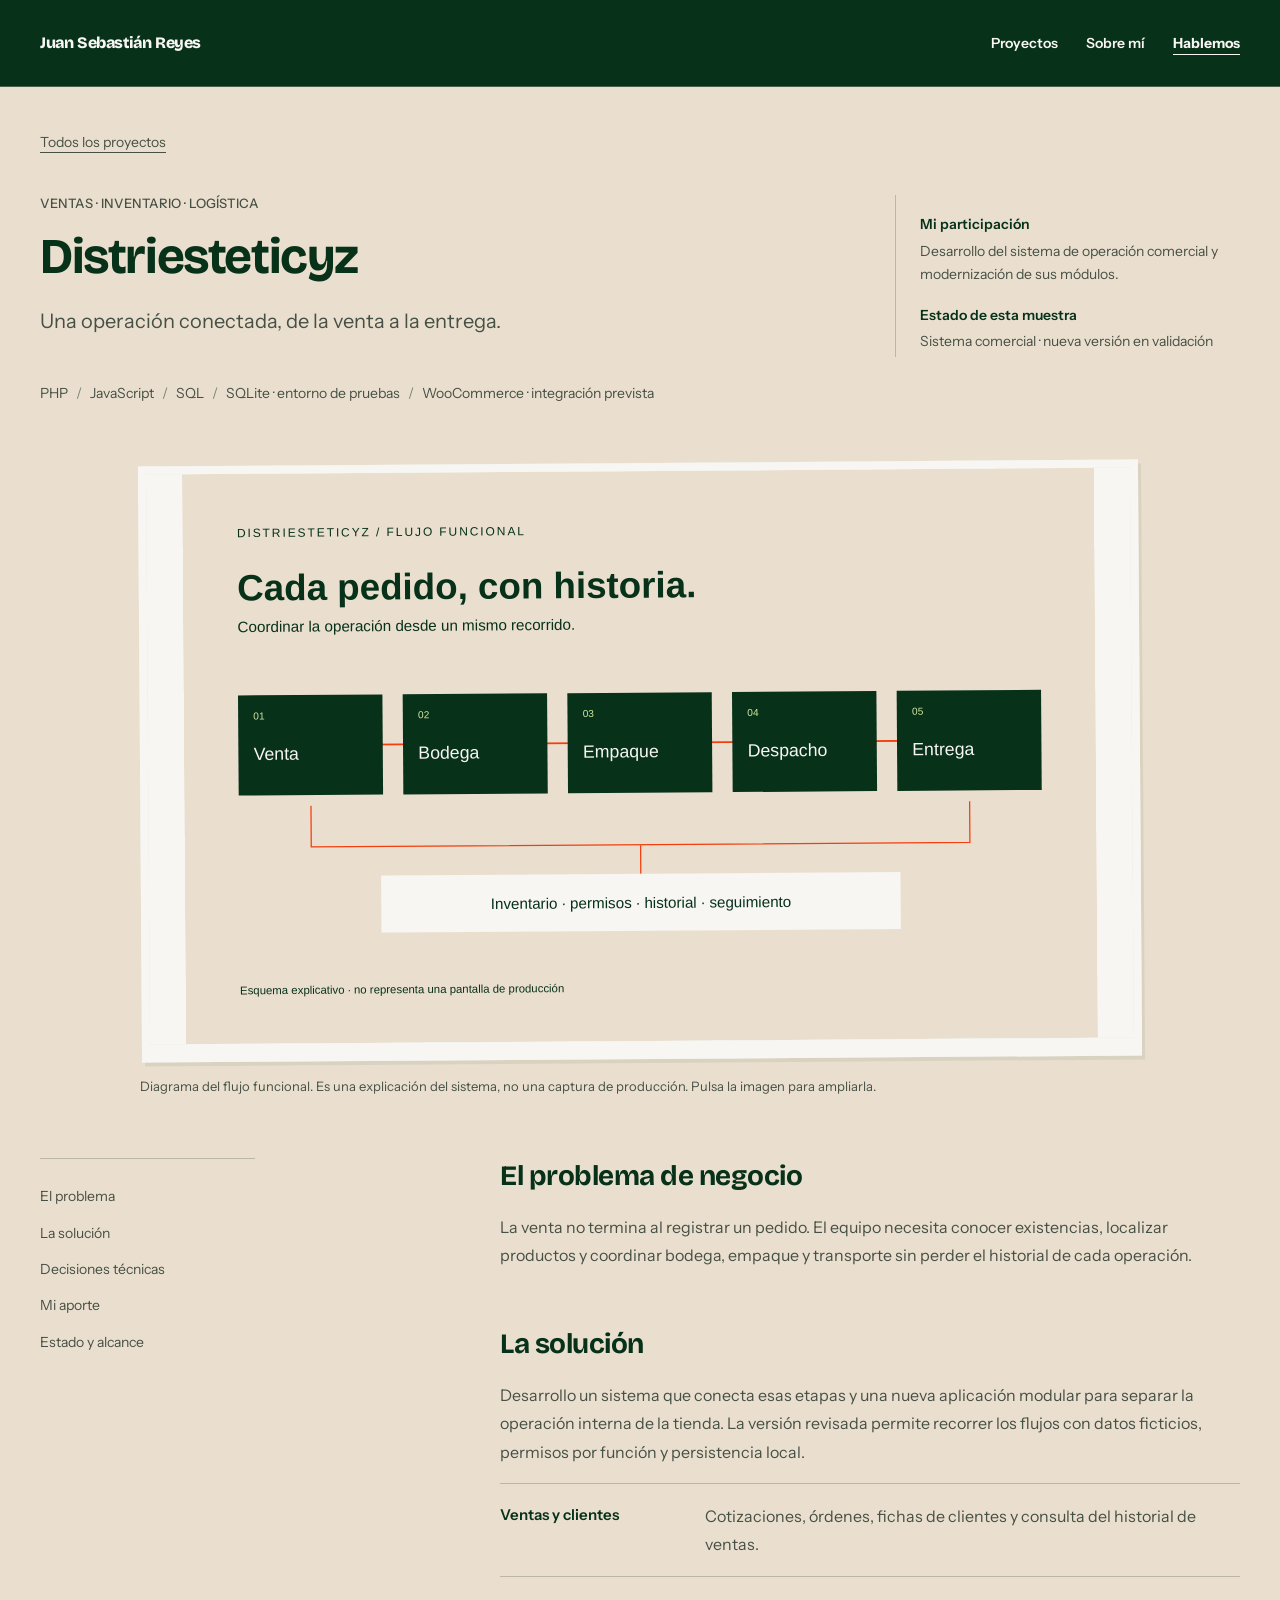
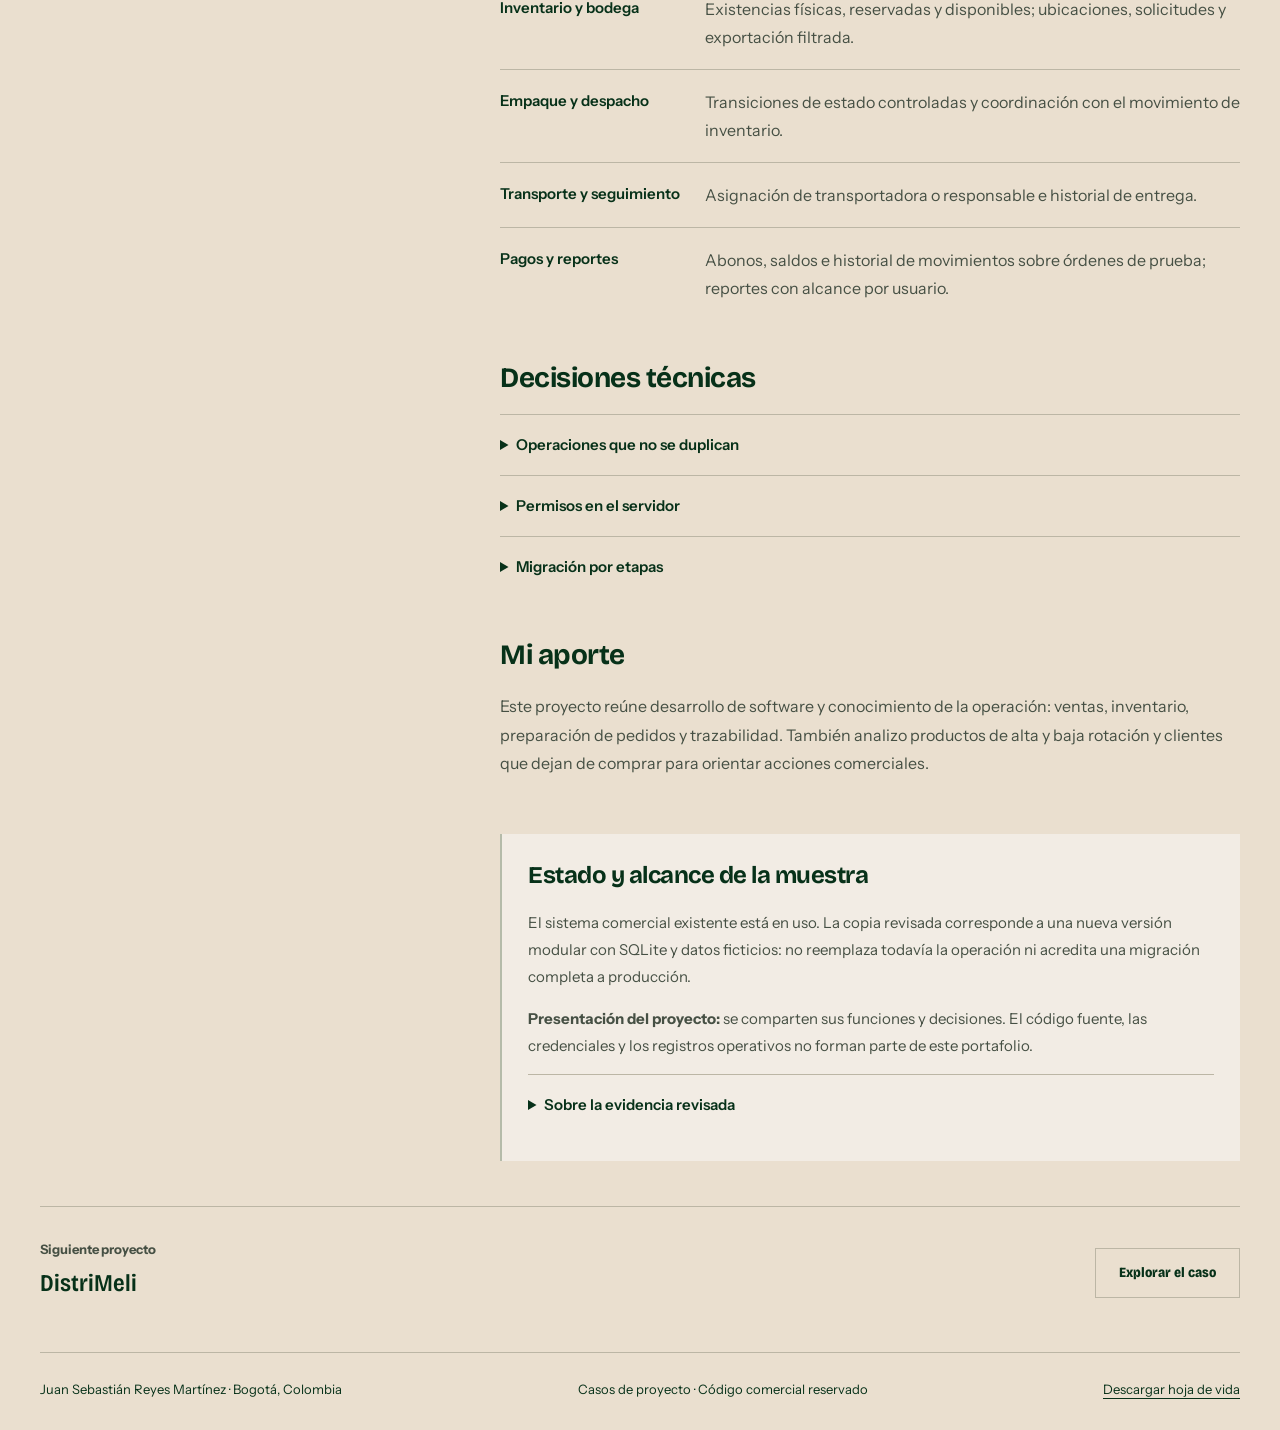
==== distriesteticyz.html @ 17f19066 "Simplificar proyectos, perfil y fichas Sustituir el eslogan por Desarrollo web e integración de APIs" ====
<!doctype html><html lang="es"><head><meta charset="utf-8"><meta name="viewport" content="width=device-width, initial-scale=1"><title>Distriesteticyz | Juan Sebastián Reyes</title><meta name="description" content="Sistema de gestión comercial que reúne pedidos, inventario, bodega, empaque y seguimiento de entregas."><meta name="theme-color" content="#073119"><link rel="icon" href="favicon.svg" type="image/svg+xml"><link rel="stylesheet" href="style.css?v=editorial-3"><script src="gallery.js" defer></script></head><body><a class="skip" href="#main">Saltar al contenido</a><header class="nav"><div class="wrap nav-inner"><a class="brand" href="index.html">Juan Sebastián Reyes<span> / Desarrollo</span></a><nav class="nav-links" aria-label="Navegación principal"><a href="index.html#proyectos">Proyectos</a><a class="nav-about" href="index.html#sobre-mi">Sobre mí</a><a class="nav-contact" href="mailto:jreyesmaun@gmail.com">Hablemos</a></nav></div></header><main id="main" class="wrap"><div class="case-top"><a class="back" href="index.html#proyectos">Todos los proyectos</a><div class="case-title"><div><div class="eyebrow">VENTAS · INVENTARIO · LOGÍSTICA</div><h1>Distriesteticyz</h1><p class="lead">Una operación conectada, de la venta a la entrega.</p></div><div class="case-meta"><div><strong>Mi participación</strong><p>Desarrollo del sistema de operación comercial y modernización de sus módulos.</p></div><div><strong>Estado de esta muestra</strong><p>Sistema comercial · nueva versión en validación</p></div></div></div><div class="tags"><span class="tag">PHP</span><span class="tag">JavaScript</span><span class="tag">SQL</span><span class="tag">SQLite · entorno de pruebas</span><span class="tag">WooCommerce · integración prevista</span></div></div><figure class="case-media"><button class="image-open" type="button" data-enlarge="flujo-dyz.svg" aria-label="Ampliar imagen del proyecto"><img src="flujo-dyz.svg" alt="Diagrama explicativo: venta, bodega, empaque, despacho y entrega, con inventario e historial compartidos." width="1440" height="900"></button><figcaption>Diagrama del flujo funcional. Es una explicación del sistema, no una captura de producción. Pulsa la imagen para ampliarla.</figcaption></figure><div class="case-body"><nav class="case-index" aria-label="Contenido del caso"><a href="#problema">El problema</a><a href="#solucion">La solución</a><a href="#decisiones">Decisiones técnicas</a><a href="#valor">Mi aporte</a><a href="#alcance">Estado y alcance</a></nav><div class="case-content"><section id="problema"><h2>El problema de negocio</h2><p>La venta no termina al registrar un pedido. El equipo necesita conocer existencias, localizar productos y coordinar bodega, empaque y transporte sin perder el historial de cada operación.</p></section><section id="solucion"><h2>La solución</h2><p>Desarrollo un sistema que conecta esas etapas y una nueva aplicación modular para separar la operación interna de la tienda. La versión revisada permite recorrer los flujos con datos ficticios, permisos por función y persistencia local.</p><ul class="feature-list"><li><strong>Ventas y clientes</strong><span>Cotizaciones, órdenes, fichas de clientes y consulta del historial de ventas.</span></li><li><strong>Inventario y bodega</strong><span>Existencias físicas, reservadas y disponibles; ubicaciones, solicitudes y exportación filtrada.</span></li><li><strong>Empaque y despacho</strong><span>Transiciones de estado controladas y coordinación con el movimiento de inventario.</span></li><li><strong>Transporte y seguimiento</strong><span>Asignación de transportadora o responsable e historial de entrega.</span></li><li><strong>Pagos y reportes</strong><span>Abonos, saldos e historial de movimientos sobre órdenes de prueba; reportes con alcance por usuario.</span></li></ul></section><section id="decisiones"><h2>Decisiones técnicas</h2><details><summary>Operaciones que no se duplican</summary><p>Las escrituras usan referencias de operación y comprobaciones de versión para tratar reintentos y cambios simultáneos.</p></details><details><summary>Permisos en el servidor</summary><p>Cada acción comprueba capacidades y acceso al registro; ocultar un botón no sustituye la autorización.</p></details><details><summary>Migración por etapas</summary><p>La aplicación nueva conserva separados los datos ficticios y las integraciones comerciales. La tienda WooCommerce continúa como sistema externo.</p></details></section><section id="valor"><h2>Mi aporte</h2><p>Este proyecto reúne desarrollo de software y conocimiento de la operación: ventas, inventario, preparación de pedidos y trazabilidad. También analizo productos de alta y baja rotación y clientes que dejan de comprar para orientar acciones comerciales.</p></section><section class="scope-box" id="alcance"><h2>Estado y alcance de la muestra</h2><p>El sistema comercial existente está en uso. La copia revisada corresponde a una nueva versión modular con SQLite y datos ficticios: no reemplaza todavía la operación ni acredita una migración completa a producción.</p><p><strong>Presentación del proyecto:</strong> se comparten sus funciones y decisiones. El código fuente, las credenciales y los registros operativos no forman parte de este portafolio.</p><details><summary>Sobre la evidencia revisada</summary><p>Revisión de los módulos de ventas, inventario y transporte, políticas de acceso y documentación de transición. El repositorio incluye pruebas locales; esta ficha no representa una auditoría ni una nueva ejecución de toda la suite.</p></details></section></div></div><div class="next-case"><div><div class="eyebrow">Siguiente proyecto</div><h2>DistriMeli</h2></div><a class="button secondary" href="distrimeli.html">Explorar el caso</a></div></main><dialog class="gallery-dialog" aria-label="Imagen ampliada"><button class="close-dialog" type="button">Cerrar ✕</button><img alt=""></dialog><footer class="wrap footer"><span>Juan Sebastián Reyes Martínez · Bogotá, Colombia</span><span>Casos de proyecto · Código comercial reservado</span><a href="Juan-Sebastian-Reyes-CV.pdf" download>Descargar hoja de vida</a></footer></body></html>
---- style.css ----
:root{--paper:#f6f5ef;--ink:#183a2e;--muted:#59655f;--line:#d7ddd4;--lime:#d9eea6;--orange:#be4b29;--white:#fffef9;--radius:16px}*{box-sizing:border-box}html{scroll-behavior:smooth;scroll-padding-top:90px}body{margin:0;background:var(--paper);color:var(--ink);font-family:Arial,Helvetica,sans-serif;line-height:1.6}a{color:inherit}button{font:inherit}img{display:block;max-width:100%;height:auto}button,a{-webkit-tap-highlight-color:transparent}a:focus-visible,button:focus-visible,summary:focus-visible{outline:3px solid var(--orange);outline-offset:5px}::selection{background:var(--lime)}.wrap{width:min(1180px,calc(100% - 64px));margin:auto}.skip{position:absolute;top:-80px;background:var(--ink);color:white;padding:12px;z-index:9}.skip:focus{top:8px}.nav{border-bottom:1px solid var(--line);background:var(--paper)}.nav-inner{min-height:88px;display:flex;justify-content:space-between;align-items:center;gap:24px}.brand{text-decoration:none;font-size:17px;font-weight:700;letter-spacing:-.4px}.brand span{font-weight:400;color:var(--muted)}.nav-links{display:flex;gap:28px;align-items:center;font-size:14px}.nav-links a{text-decoration:none}.nav-links a:hover{text-decoration:underline}.nav-contact{border:1px solid var(--ink);padding:9px 16px;border-radius:100px}.eyebrow{font-size:12px;font-weight:700;letter-spacing:1.5px;text-transform:uppercase;color:var(--muted)}.hero{padding:84px 0 64px;display:grid;grid-template-columns:1.55fr .7fr;gap:60px;align-items:end}.hero h1{font-family:Georgia,'Times New Roman',serif;font-weight:400;font-size:clamp(46px,5.5vw,76px);line-height:1.07;letter-spacing:-2.6px;margin:22px 0 28px}.hero h1 em{font-style:italic;color:var(--orange)}.intro{font-size:18px;line-height:1.7;max-width:650px;color:var(--muted)}.hero-side{border-top:2px solid var(--ink);padding:25px 0 0;margin-bottom:10px}.hero-side p{font-size:15px;margin:8px 0 22px}.status{display:flex;align-items:center;gap:8px;font-size:12px;color:var(--muted)}.dot{width:7px;height:7px;background:#367b4e;border-radius:50%;flex-shrink:0}.actions{display:flex;flex-wrap:wrap;gap:14px;margin-top:28px}.button{display:inline-flex;align-items:center;justify-content:center;gap:20px;min-height:48px;padding:12px 21px;background:var(--ink);color:var(--white);text-decoration:none;border:1px solid var(--ink);border-radius:6px;font-size:14px;font-weight:600}.button:hover{background:#29553f}.button.secondary{background:transparent;color:var(--ink)}.button.secondary:hover{background:#e8eee2}.skill-strip{border-top:1px solid var(--line);border-bottom:1px solid var(--line);display:flex;flex-wrap:wrap;gap:12px 26px;padding:19px 0;font-size:13px;color:var(--muted)}.skill-strip span:before{content:'+';color:var(--orange);margin-right:9px}section{padding:72px 0}.section-heading{display:flex;align-items:baseline;justify-content:space-between;gap:24px;margin-bottom:35px}.section-heading h2,.about h2,.contact h2{font-family:Georgia,serif;font-size:40px;line-height:1.15;font-weight:400;letter-spacing:-1px;margin:0}.section-heading p{font-size:13px;color:var(--muted);max-width:300px}.featured{display:grid;grid-template-columns:1.2fr 1fr;gap:40px;align-items:center;padding-bottom:44px;border-bottom:1px solid var(--line)}.preview{display:block;overflow:hidden;border-radius:var(--radius);background:#e8eee7;border:1px solid #dce2d8}.preview img{width:100%;transition:transform .25s ease}.preview:hover img{transform:scale(1.025)}.project-number{color:var(--orange);font-size:12px;letter-spacing:1px;font-weight:700}.project-info h3,.small-project h3{font-size:30px;line-height:1.2;letter-spacing:-1px;margin:14px 0}.project-info p,.small-project p{color:var(--muted);font-size:16px}.tags{display:flex;gap:7px;flex-wrap:wrap;margin:20px 0}.tag{border:1px solid var(--line);padding:4px 10px;border-radius:100px;font-size:11px;color:var(--muted)}.text-link{display:inline-flex;gap:24px;align-items:center;text-underline-offset:6px;font-size:14px;font-weight:700}.project-grid{display:grid;grid-template-columns:1fr 1fr;gap:36px;padding-top:40px}.small-project .preview{aspect-ratio:1.44;display:flex;align-items:center;background:#edeef5}.small-project .preview img{width:100%;height:100%;object-fit:cover;object-position:top}.small-project .project-number{display:block;margin-top:23px}.small-project h3{font-size:26px}.small-project p{max-width:500px}.scope-short{font-size:12px!important;line-height:1.5;color:var(--muted)}.about{border-top:1px solid var(--line);display:grid;grid-template-columns:.8fr 1.2fr;gap:80px}.about-text>p{font-size:18px;color:var(--muted);margin-top:0}.capabilities{display:grid;grid-template-columns:1fr 1fr;gap:22px 26px;margin-top:30px}.capabilities h3{font-size:15px;margin:0 0 5px}.capabilities p{font-size:14px;margin:0;color:var(--muted)}.contact{padding:54px;background:var(--ink);color:var(--paper);border-radius:var(--radius);margin-bottom:60px;display:flex;gap:40px;justify-content:space-between;align-items:center}.contact h2{font-size:38px}.contact p{color:#d0dbd0;max-width:590px}.contact .button{background:var(--lime);color:var(--ink);border-color:var(--lime);white-space:nowrap}.footer{border-top:1px solid var(--line);padding:25px 0 35px;font-size:12px;color:var(--muted);display:flex;justify-content:space-between;gap:24px}.footer a{text-underline-offset:4px}.case-top{padding:45px 0 42px}.back{font-size:13px;text-decoration:none;color:var(--muted)}.case-title{display:grid;grid-template-columns:1.5fr .65fr;gap:60px;align-items:end;margin-top:42px}.case-title h1{font-size:clamp(40px,5.2vw,66px);font-family:Georgia,serif;line-height:1.1;font-weight:400;letter-spacing:-2px;margin:18px 0}.case-title .lead{font-size:21px;color:var(--muted);max-width:700px;line-height:1.5}.case-meta{border-left:1px solid var(--line);padding-left:24px;font-size:13px}.case-meta strong{display:block;color:var(--ink);margin-top:18px}.case-meta p{margin:4px 0;color:var(--muted)}.case-media{margin:0;padding:0}.image-open{border:1px solid var(--line);border-radius:var(--radius);padding:0;display:block;overflow:hidden;width:100%;cursor:zoom-in;background:#e8eee7}.case-media img{width:100%;max-height:670px;object-fit:contain}.case-media figcaption{font-size:12px;color:var(--muted);padding:12px 0}.case-body{display:grid;grid-template-columns:230px 1fr;gap:70px;padding-top:50px}.case-index{font-size:13px;position:sticky;top:24px;align-self:start;border-top:1px solid var(--line);padding-top:20px}.case-index a{display:block;text-decoration:none;margin:12px 0;color:var(--muted)}.case-index a:hover{color:var(--orange)}.case-content section{padding:0 0 45px}.case-content h2{font-family:Georgia,serif;font-size:32px;line-height:1.2;font-weight:400;letter-spacing:-.6px;margin:0 0 20px}.case-content p{font-size:17px;color:var(--muted)}.feature-list{list-style:none;padding:0;margin:0}.feature-list li{border-top:1px solid var(--line);padding:17px 0;display:grid;grid-template-columns:190px 1fr;gap:25px;font-size:15px}.feature-list strong{font-size:14px}.feature-list span{color:var(--muted)}details{border-top:1px solid var(--line);padding:18px 0}summary{cursor:pointer;font-weight:600;font-size:15px}details p{font-size:15px!important;margin-bottom:0}.scope-box{padding:25px!important;background:#e8eee3;border-radius:12px;margin-bottom:45px}.scope-box h2{font-size:27px}.scope-box p{font-size:15px}.next-case{border-top:1px solid var(--line);padding:40px 0 60px;display:flex;justify-content:space-between;gap:24px;align-items:center}.next-case h2{font-size:24px;margin:4px 0}.gallery-dialog{width:min(1500px,96vw);max-width:96vw;max-height:94vh;border:0;padding:50px 14px 14px;background:var(--white);border-radius:10px}.gallery-dialog::backdrop{background:rgba(12,30,22,.83)}.gallery-dialog img{max-height:80vh;margin:auto;object-fit:contain}.close-dialog{position:absolute;right:14px;top:10px;border:1px solid var(--line);border-radius:4px;background:var(--white);padding:5px 13px;cursor:pointer}.print-only{display:none}
@media(max-width:850px){.wrap{width:calc(100% - 40px)}.hero{grid-template-columns:1fr;gap:30px;padding-top:55px}.hero-side{display:grid;grid-template-columns:1fr 1fr;gap:14px}.hero h1{font-size:58px}.hero-side p{margin-bottom:8px}.featured{grid-template-columns:1fr;gap:26px}.project-info h3{font-size:30px}.about{gap:35px;grid-template-columns:1fr}.contact{padding:32px;flex-direction:column;align-items:flex-start}.case-title{grid-template-columns:1fr;gap:15px}.case-meta{border-left:0;padding-left:0;display:grid;grid-template-columns:1fr 1fr;gap:20px}.case-body{grid-template-columns:1fr;gap:20px}.case-index{position:static;display:flex;gap:18px;flex-wrap:wrap;padding:12px 0;border-bottom:1px solid var(--line)}.case-index a{margin:0}.case-title h1{font-size:50px}.section-heading h2{font-size:36px}}
@media(max-width:560px){.wrap{width:calc(100% - 32px)}.nav-inner{min-height:76px;gap:12px}.brand{font-size:15px}.brand span{display:block;font-size:12px}.nav-links{gap:14px;font-size:12px}.nav-links .nav-about{display:none}.nav-contact{padding:7px 11px}.hero{padding:44px 0 35px}.hero h1{font-size:46px;letter-spacing:-1.9px}.intro{font-size:16px}.hero-side{grid-template-columns:1fr}.hero-side .side-note{display:none}.actions{gap:10px}.button{font-size:13px;padding:11px 15px;gap:10px}.skill-strip{gap:10px 16px;font-size:12px}.section-heading{display:block}.section-heading p{max-width:none}section{padding:48px 0}.project-grid{grid-template-columns:1fr;gap:36px}.project-info h3{font-size:28px}.capabilities{grid-template-columns:1fr}.about{gap:25px}.contact{padding:28px 24px;margin-bottom:35px}.contact h2{font-size:32px}.footer{flex-direction:column;gap:9px}.case-top{padding-top:28px}.case-title{margin-top:28px}.case-title h1{font-size:41px;overflow-wrap:anywhere}.case-title .lead{font-size:19px}.case-meta{grid-template-columns:1fr;gap:0}.case-media img{max-height:none}.case-body{padding-top:30px}.feature-list li{grid-template-columns:1fr;gap:5px}.case-content h2{font-size:28px}.case-content p{font-size:16px}.next-case{align-items:flex-start;flex-direction:column}.next-case h2{font-size:23px}.case-index{font-size:12px;gap:12px}.tags{margin:16px 0}}
@media(prefers-reduced-motion:reduce){html{scroll-behavior:auto}*{transition:none!important}}@media print{.nav,.case-index,.contact,.footer,.next-case,.actions,.gallery-dialog{display:none}.wrap{width:100%}.case-body{display:block}.case-title{display:block}.case-meta{border:0;padding:0}.case-media img{max-height:320px}.case-content section{break-inside:avoid}.case-content details{display:block}body{background:white;color:black}.case-top{padding-top:0}}

/* COLLAGE REDESIGN */
@font-face{font-family:Bricolage;src:url('bricolage.woff2') format('woff2');font-weight:200 800;font-stretch:75% 100%;font-display:swap}
@font-face{font-family:Instrument;src:url('instrument.woff2') format('woff2');font-weight:400 700;font-stretch:75% 100%;font-display:swap}
:root{--paper:#EADFCF;--ink:#073119;--muted:#465044;--line:#bcb6a5;--lime:#f4f9f0;--orange:#c32d05;--white:#F8F6F3;--radius:0px;--signal:#F23F0D}
body{font-family:Instrument,Arial,sans-serif;background:var(--paper)}
.wrap{width:min(1200px,calc(100% - 72px))}h1,h2,h3,.brand,.button,.collage-label{font-family:Bricolage,Arial,sans-serif;font-stretch:85%}
.nav{background:var(--ink);color:var(--white);border-color:#49614b}.nav-inner{min-height:86px}.brand{font-size:19px;font-weight:800}.brand span{color:#d1dacb;font-size:13px;margin-left:8px}.nav-links{font-weight:600}.nav-contact{border:0;background:var(--signal);color:var(--ink);border-radius:0;font-weight:800;clip-path:polygon(0 0,100% 0,100% 75%,90% 100%,0 100%)}
.home{background:linear-gradient(var(--ink) 0 815px,var(--paper) 815px)}
.hero{position:relative;grid-template-columns:1.15fr 1fr;align-items:center;gap:25px;min-height:638px;padding:65px 0 40px;color:var(--white)}
.hero:before{content:'';position:absolute;pointer-events:none;inset:0 -30px;background:radial-gradient(#f23f0d44 .8px,transparent 1px);background-size:9px 9px;mask-image:linear-gradient(90deg,transparent 40%,#000);z-index:0}.hero>div,.hero>aside{position:relative}
.hero .eyebrow{color:#e4d9c8;font-size:11px;letter-spacing:1.9px}.hero h1{font-family:Bricolage,Arial,sans-serif;font-stretch:75%;font-size:clamp(64px,6.5vw,92px);line-height:.91;letter-spacing:-4px;font-weight:800;margin:27px 0}.hero h1 em{font-style:normal;color:var(--signal)}.hero .intro{font-size:16px;line-height:1.65;max-width:530px;color:#e4e5d9}.hero-side{border:0;padding:0;margin:0;min-width:0}.hero .status{color:#f4f9f0;justify-content:center;font-size:11px;letter-spacing:.3px}.dot{background:#e6f3ad;box-shadow:0 0 0 4px #e6f3ad22}
.button{border:0;border-radius:0;font-size:14px;font-weight:800;min-height:50px;background:var(--ink);padding:13px 23px;box-shadow:4px 4px 0 #07311920;transition:transform .18s,background .18s}.button:hover{background:#194b2c;transform:translate(-2px,-2px)}.hero .button{background:var(--signal);color:var(--ink);box-shadow:4px 4px 0 #0003}.hero .button.secondary{background:transparent;border:1px solid #adbb9f;color:var(--white);box-shadow:none}.hero .button.secondary:hover{background:#21472f}.actions{gap:16px}
.collage{height:470px;position:relative;isolation:isolate}.collage-orbit{position:absolute;inset:45px 10px 25px 25px;border:1px solid #f23f0d88;border-radius:50%;transform:rotate(-20deg)}.collage-orbit:after{content:'';position:absolute;inset:26px -20px;border:1px dashed #e9dece55;border-radius:50%;transform:rotate(45deg)}
.paper-screen{position:absolute;top:70px;left:2%;width:74%;padding:9px 9px 20px;background:var(--white);color:var(--ink);transform:rotate(-10deg);box-shadow:9px 10px 0 #0004;clip-path:polygon(0 2%,96% 0,100% 96%,85% 98%,70% 97%,42% 100%,0 97%)}.paper-screen img{width:100%;filter:grayscale(1);border:1px solid #aaa}.paper-caption{display:block;font-size:9px;font-weight:700;letter-spacing:1px;padding:4px 4px 9px}.phone-cutout{position:absolute;top:10px;right:-10px;width:72%;aspect-ratio:2/3;transform:rotate(10deg);filter:drop-shadow(8px 10px 0 #0003)}.phone-art{position:absolute;inset:0;width:100%;height:100%}.phone-screen{position:absolute;left:34.4%;top:6.4%;width:42%;height:59.8%;object-fit:cover;object-position:top;border-radius:4%}
.experience-stamp{position:absolute;z-index:4;left:0;bottom:62px;width:135px;height:135px;background:var(--signal);color:var(--ink);display:flex;flex-direction:column;align-items:center;justify-content:center;transform:rotate(-12deg);clip-path:polygon(50% 0,60% 10%,75% 4%,79% 20%,96% 25%,90% 40%,100% 50%,90% 60%,96% 75%,80% 80%,75% 96%,60% 90%,50% 100%,40% 90%,25% 96%,20% 80%,4% 75%,10% 60%,0 50%,10% 40%,4% 25%,20% 20%,25% 4%,40% 10%)}.experience-stamp strong{font:800 52px/.9 Bricolage}.experience-stamp span{font-size:10px;font-weight:800;text-align:center;line-height:1.15;margin-top:5px}.collage-label{position:absolute;z-index:5;padding:8px 16px;background:var(--paper);color:var(--ink);font-weight:800;letter-spacing:1px;font-size:13px;box-shadow:5px 5px 0 #0003;white-space:nowrap}.label-one{top:20px;left:0;transform:rotate(-5deg)}.label-two{right:0;bottom:29px;background:var(--signal);transform:rotate(-5deg)}.collage-cross{position:absolute;right:3px;top:3px;color:var(--signal);font-size:68px;line-height:1}
.skill-strip{position:relative;background:var(--paper);color:var(--ink);border:0;margin:20px -12px 0;padding:24px 26px;justify-content:space-between;gap:12px;font-weight:700;font-size:12px;transform:rotate(-1deg);clip-path:polygon(0 6%,8% 2%,15% 5%,30% 0,40% 4%,55% 0,70% 4%,83% 0,100% 4%,100% 96%,88% 100%,73% 96%,60% 100%,44% 97%,30% 100%,12% 97%,0 100%)}.skill-strip span:before{content:'✳';color:var(--orange)}
#proyectos{position:relative;padding-top:90px;background:var(--paper)}#proyectos:before{content:'';position:absolute;inset:40px -36px 0;background:var(--paper);z-index:-1}.section-heading{align-items:end;border-bottom:2px solid var(--ink);padding-bottom:24px;margin-bottom:42px}.section-heading h2,.about h2,.contact h2{font-family:Bricolage,Arial,sans-serif;font-weight:800;font-stretch:75%;text-transform:uppercase;font-size:clamp(36px,4.5vw,62px);line-height:.95;letter-spacing:-2px;max-width:650px}.section-heading p{font-size:14px;line-height:1.6}
.preview{border:9px solid var(--white);border-bottom-width:27px;border-radius:0;box-shadow:7px 8px 0 #07311925;transform:rotate(-2deg)}.featured{gap:58px;padding:8px 8px 55px;grid-template-columns:1.1fr 1fr}.project-info h3,.small-project h3{font-weight:800;font-size:35px;letter-spacing:-1.4px}.project-number{display:inline-block;background:var(--ink);color:var(--white);padding:7px 10px;font-size:10px;letter-spacing:1px;transform:rotate(-1deg)}.tag{border-color:#8d9a83;border-radius:0;color:var(--ink);font-size:11px;background:#f8f6f333}.text-link{font-family:Bricolage;font-size:16px;gap:40px}.text-link:hover{color:var(--orange)}.project-grid{gap:65px;padding:48px 10px 0}.small-project:nth-child(2) .preview{transform:rotate(2deg)}.small-project .preview{aspect-ratio:1.55}.small-project .preview img{filter:grayscale(1);transition:filter .3s,transform .3s}.small-project .preview:hover img{filter:none}.small-project .project-number{margin-top:35px}.scope-short{font-size:12px!important}.about{padding:65px 0 75px;gap:65px;border-top:2px solid var(--ink);grid-template-columns:.9fr 1.1fr}.about h2{font-size:51px}.about .eyebrow{color:var(--orange)}.about-text>p{font-size:18px}.capabilities{gap:25px}.capabilities h3{font-weight:800;font-size:17px}.capabilities>div{border-top:1px solid var(--line);padding-top:15px}
.contact{position:relative;background:var(--signal);color:var(--ink);border-radius:0;padding:65px 55px;clip-path:polygon(0 5%,93% 0,100% 15%,100% 95%,7% 100%,0 85%);margin-bottom:40px;gap:40px}.contact h2{font-size:48px;max-width:650px}.contact p{color:var(--ink);font-size:16px}.contact .button{background:var(--ink);color:var(--white);box-shadow:5px 5px 0 #07311930}.footer{border-color:#9ba68e;color:var(--ink);font-size:11px}
.case-top{padding:40px 0}.case-title{gap:55px;margin-top:35px}.case-title h1{font-family:Bricolage;font-stretch:75%;font-size:clamp(40px,5.2vw,70px);font-weight:800;letter-spacing:-2px;text-transform:uppercase;line-height:1}.case-title .lead{font-size:23px}.case-top .eyebrow{color:var(--orange)}.case-meta{border-left:2px solid var(--signal)}.case-meta strong{font-family:Bricolage;font-size:15px}.image-open{border:10px solid var(--white);border-bottom-width:20px;box-shadow:7px 7px 0 #07311920;border-radius:0}.case-content h2{font-family:Bricolage;font-size:36px;letter-spacing:-1px;font-weight:800;line-height:1.1}.case-index{border-top:3px solid var(--signal)}.case-index a{color:var(--ink)}.case-index a:hover{text-decoration:underline}.scope-box{border-radius:0;background:#f8f6f3;border-left:4px solid var(--signal);padding:28px!important}.gallery-dialog,.close-dialog{border-radius:0}.next-case{border-top:2px solid var(--ink)}
@media(min-width:1500px){.home{background:linear-gradient(var(--ink) 0 815px,var(--paper) 815px)}}
@media(max-width:1000px){.hero h1{font-size:70px}.hero{gap:10px}.collage{height:415px}.phone-cutout{top:50px;width:82%}.experience-stamp{width:115px;height:115px;bottom:80px}.label-two{font-size:10px;bottom:44px}.collage-label{font-size:11px}.skill-strip{justify-content:flex-start;gap:12px 24px}.home{background:linear-gradient(var(--ink) 0 830px,var(--paper) 830px)}.brand span{display:none}.about h2{font-size:42px}}
@media(max-width:850px){.wrap{width:calc(100% - 40px)}.home{background:var(--paper)}.home .nav{background:var(--ink)}.hero{grid-template-columns:1fr;gap:0;padding:45px 0 30px;background:var(--ink);box-shadow:0 0 0 20px var(--ink)}.hero:before{inset:0;mask-image:linear-gradient(0deg,#000,transparent)}.hero h1{font-size:80px}.hero .intro{max-width:600px}.hero-side{display:block;max-width:480px;width:100%;margin:15px auto 0}.collage{height:470px}.phone-cutout{top:5px;width:72%}.experience-stamp{bottom:65px;width:135px;height:135px}.label-two{bottom:25px;font-size:13px}.collage-label{font-size:13px}.hero .status{padding-top:8px}.skill-strip{margin-top:22px;padding:20px 12px;transform:none;clip-path:none;border-bottom:1px solid var(--line)}#proyectos{padding-top:55px}.section-heading h2{font-size:49px}.featured{grid-template-columns:1fr;gap:33px;padding-left:5px;padding-right:5px}.project-grid{gap:35px}.project-info h3{font-size:35px}.about{grid-template-columns:1fr;gap:30px}.about h2{font-size:48px}.contact{padding:55px 35px;gap:20px}.contact h2{font-size:45px}.case-title{gap:15px}.case-meta{border-left:0;border-top:1px solid var(--line);padding-top:10px}.case-title h1{font-size:51px}.case-body{gap:25px}.case-content h2{font-size:32px}}
@media(max-width:560px){.wrap{width:calc(100% - 36px)}.nav-inner{min-height:76px;gap:8px}.brand{font-size:15px;max-width:135px;line-height:1.1}.nav-links{gap:15px;font-size:11px}.nav-contact{padding:9px 10px}.hero{box-shadow:0 0 0 18px var(--ink);padding-top:37px}.hero .eyebrow{font-size:9px;letter-spacing:1.1px}.hero h1{font-size:clamp(54px,15.8vw,82px);letter-spacing:-3px;margin:24px 0}.hero .intro{font-size:15px}.hero .actions{gap:10px}.hero .button{font-size:12px;padding:12px 15px}.hero-side{margin-top:22px}.collage{height:390px;max-width:360px;margin:auto}.phone-cutout{width:76%;right:0;top:16px}.paper-screen{top:65px;width:76%}.experience-stamp{width:108px;height:108px;bottom:48px}.experience-stamp strong{font-size:42px}.experience-stamp span{font-size:8px}.collage-label{font-size:10px;padding:8px 10px}.label-one{top:20px}.label-two{font-size:10px;bottom:15px;right:3px}.collage-cross{font-size:52px;right:0}.hero .status{font-size:10px}.skill-strip{font-size:11px;gap:12px 20px;margin-left:0;margin-right:0;padding:18px 0}.section-heading h2{font-size:42px;letter-spacing:-1.5px}.section-heading p{margin-bottom:0}.section-heading{padding-bottom:20px;margin-bottom:30px}.preview{border-width:7px;border-bottom-width:20px;box-shadow:5px 6px 0 #07311925}.project-grid{grid-template-columns:1fr;padding-top:30px;gap:44px}.project-info h3,.small-project h3{font-size:30px}.project-number{font-size:9px;letter-spacing:.6px}.featured{padding-bottom:35px}.about{padding:45px 0}.about h2{font-size:43px}.about-text>p{font-size:16px}.capabilities{grid-template-columns:1fr;gap:18px}.contact{padding:45px 25px;clip-path:polygon(0 3%,92% 0,100% 7%,100% 97%,8% 100%,0 93%)}.contact h2{font-size:39px}.contact p{font-size:15px}.footer{font-size:11px}.case-title h1{font-size:clamp(32px,9vw,45px);overflow-wrap:anywhere}.case-title .lead{font-size:20px}.case-title .eyebrow{font-size:10px;letter-spacing:1px}.case-content h2{font-size:29px}.case-content p{font-size:16px}.case-body{padding-top:25px}.scope-box{padding:22px!important}.image-open{border-width:6px;border-bottom-width:13px}.case-media figcaption{font-size:11px}.next-case h2{font-size:25px}}
@media(max-width:360px){.collage{height:345px}.label-two{font-size:9px}.experience-stamp{bottom:35px}.hero .button{padding:11px 12px}.nav-links{gap:10px}}
@media(prefers-reduced-motion:reduce){*{transition:none!important;scroll-behavior:auto!important}}
@media print{body,.home{background:white}.hero{color:black;box-shadow:none;background:white}.hero .intro,.hero .eyebrow{color:black}.hero-side,.skill-strip{display:none}.hero{display:block}.preview,.image-open{box-shadow:none;transform:none}}

.phone-cutout{width:64%;max-width:320px;right:18px}.hero h1{font-stretch:100%;font-size:clamp(68px,7.5vw,102px)}@media(max-width:850px){.phone-cutout{width:64%;right:18px}.hero h1{font-size:85px}}@media(max-width:560px){.phone-cutout{width:70%;right:10px}.hero h1{font-size:clamp(54px,16vw,82px)}}

.home #main{overflow-x:clip}.collage-orbit{overflow:hidden}.section-heading h2,.about h2,.contact h2{font-stretch:100%}.section-heading h2{font-size:clamp(36px,4vw,56px)}

/* Portada simplificada: un recorte y una sola jerarquía visual. */
.home{background:var(--paper)}
.hero{min-height:570px;grid-template-columns:1.25fr .75fr;gap:65px;padding:65px 0 60px;background:var(--ink);box-shadow:0 0 0 100vmax var(--ink);clip-path:inset(0 -100vmax)}
.hero:before{display:none}
.hero h1{font-size:clamp(52px,5.2vw,74px);line-height:1.02;letter-spacing:-2.6px;margin:28px 0 25px;text-transform:none}
.hero h1 em{color:#F26941}
.hero .eyebrow{font-size:10px;letter-spacing:1.5px;color:#c6d2c3}
.hero .intro{max-width:460px;font-size:17px;line-height:1.7;color:#d8dfd4}
.hero .actions{margin-top:30px;gap:22px;align-items:center}
.hero .button{box-shadow:none}
.hero .button.secondary{border:0;padding:10px 0;background:none;text-decoration:underline;text-underline-offset:6px}
.hero-availability{font-size:11px;color:#b8c7b5;margin:23px 0 0}
.hero-side{margin:0;max-width:none}
.collage{height:405px;max-width:340px;margin:auto}
.phone-cutout{top:0;right:25px;width:265px;max-width:none;transform:rotate(5deg);filter:none}
.skill-strip{transform:none;clip-path:none;margin:0;padding:26px 0;border-bottom:1px solid var(--line);font-weight:500;font-size:12px;gap:14px 22px}
.skill-strip span:before{content:'';margin:0}
#proyectos{padding-top:72px}
@media(max-width:1000px) and (min-width:851px){.hero{gap:30px}.hero h1{font-size:58px}.phone-cutout{width:235px;right:10px}.collage{height:370px}}
@media(max-width:850px){.hero{grid-template-columns:1.1fr .8fr;gap:20px;min-height:510px;padding:50px 0}.hero h1{font-size:52px}.hero .intro{font-size:16px}.hero .eyebrow{font-size:9px;letter-spacing:.8px}.phone-cutout{width:210px;right:5px;top:15px}.collage{height:345px}.hero-side{margin:0;width:100%}.hero .actions{gap:16px}.hero .button{font-size:12px;padding:12px 15px}}
@media(max-width:620px){.hero{grid-template-columns:1fr;gap:26px;padding:45px 0 28px}.hero h1{font-size:clamp(45px,11.8vw,67px);letter-spacing:-1.8px;margin:25px 0 22px}.hero .intro{max-width:440px;font-size:16px}.hero .eyebrow{font-size:9px;letter-spacing:.7px}.hero .actions{margin-top:25px;gap:24px}.hero-availability{margin-top:21px}.hero-side{max-width:300px;margin:auto}.collage{height:295px;width:260px;max-width:100%;margin:auto}.phone-cutout{width:190px;top:0;right:35px;transform:rotate(4deg)}.skill-strip{font-size:11px;gap:15px 22px;padding:23px 0}#proyectos{padding-top:45px}}

/* Refinamiento general */
.hero h1{font-size:clamp(40px,4.1vw,57px);line-height:1.09;letter-spacing:-1.8px;max-width:680px}
.hero .eyebrow{font-size:.875rem;letter-spacing:0;text-transform:none;color:#d3ddcf;font-weight:500}
.hero-availability{font-size:.875rem}.hero .button,.button{font-size:.875rem}
.brand{font-stretch:100%;font-size:1rem}.brand span{display:none}.nav-links{font-size:.875rem}.nav-contact{background:none;color:var(--white);padding:9px 0;border:0;clip-path:none;text-decoration:underline!important;text-underline-offset:6px}
.skill-strip{font-size:.875rem;justify-content:flex-start;gap:14px 30px;color:var(--muted)}
section{padding:64px 0}.section-heading{border:0;padding:0;margin-bottom:48px;align-items:center;gap:45px}.section-heading h2,.about h2,.contact h2{font-family:Bricolage,Arial,sans-serif;font-size:2.25rem;line-height:1.15;font-weight:700;letter-spacing:-1px;text-transform:none;font-stretch:100%;margin:0}.section-heading p{font-size:1rem;max-width:430px;margin:0;color:var(--muted)}
#proyectos{padding:72px 0 60px}#proyectos:before{display:none}
.featured,.small-project{display:grid;grid-template-columns:1.1fr 1fr;gap:64px;align-items:center;padding:32px 8px 50px;border-bottom:1px solid var(--line)}
.project-grid{display:block;padding:0}.small-project{padding-top:54px;padding-bottom:54px}.small-project:last-child{border-bottom:0;padding-bottom:15px}
.preview,.small-project .preview{display:block;aspect-ratio:auto;padding:0;border:8px solid var(--white);border-bottom-width:18px;background:var(--white);box-shadow:3px 4px 0 #07311912;border-radius:0;transform:rotate(-.8deg);overflow:hidden}
.small-project:nth-child(2) .preview{transform:rotate(.8deg)}
.preview img,.small-project .preview img{width:100%;height:auto;object-fit:contain;filter:none;transition:transform .2s}.preview:hover img{transform:scale(1.015)}
.project-number,.small-project .project-number{background:none;color:var(--muted);padding:0;transform:none;font-size:.8125rem;letter-spacing:0;font-weight:500;margin:0;display:block;text-transform:none}
.project-info h3,.small-project h3{font-size:1.875rem;font-weight:700;line-height:1.2;font-stretch:100%;letter-spacing:-.7px;margin:12px 0 15px}.project-info p,.small-project p{font-size:1rem;line-height:1.7;max-width:none;margin:0 0 15px}
.tags{gap:0;margin:15px 0}.tag{border:0;padding:0;background:none;color:var(--muted);font-size:.875rem;line-height:1.7;white-space:normal}.tag:not(:last-child):after{content:' / ';white-space:pre;color:#7a8475;margin:0 5px}
.project-info .scope-short,.small-project .scope-short{font-size:.875rem!important;color:var(--muted);margin-bottom:20px;line-height:1.6}.text-link{font-family:Instrument,Arial,sans-serif;font-size:.9375rem;font-weight:600;gap:0;text-underline-offset:5px}
.about{border-top:1px solid var(--line);grid-template-columns:.65fr 1.35fr;gap:75px;padding:65px 0}.about-location{font-size:.875rem;color:var(--muted);margin:15px 0 0}.about-text>p{font-size:1rem;line-height:1.8;max-width:690px;margin:0 0 20px}.capabilities{gap:28px 38px;margin-top:35px}.capabilities>div{border-top:0;padding:0}.capabilities h3{font-family:Instrument,Arial,sans-serif;font-size:1rem;font-weight:600;line-height:1.5;margin-bottom:8px}.capabilities p{font-size:.9375rem;line-height:1.7}
.contact{padding:44px 42px;background:var(--white);color:var(--ink);margin:5px 0 50px;clip-path:polygon(0 0,calc(100% - 22px) 0,100% 22px,100% 100%,0 100%);align-items:center;gap:50px;border-left:3px solid #d66b45}.contact h2{font-size:2rem}.contact p{font-size:1rem;line-height:1.75;color:var(--muted);margin:17px 0 0;max-width:680px}.contact .button{background:var(--ink);color:var(--white);box-shadow:none;white-space:nowrap;min-width:130px}
.footer{font-size:.8125rem;line-height:1.7;border-color:var(--line);align-items:center;padding:25px 0 30px;flex-wrap:wrap;gap:14px 24px}
.case-top{padding:42px 0}.back{font-size:.875rem;color:var(--muted);text-decoration:underline;text-underline-offset:5px}.case-title{gap:60px;margin-top:38px}.case-title h1{font-family:Bricolage,Arial,sans-serif;font-size:clamp(32px,4vw,50px);font-stretch:100%;font-weight:700;text-transform:none;letter-spacing:-1.4px;line-height:1.12;margin:16px 0}.case-top .eyebrow{font-size:.8125rem;letter-spacing:0;font-weight:500;color:var(--muted);text-transform:none}.case-title .lead{font-size:1.25rem;color:var(--muted);line-height:1.6}.case-meta{border-color:var(--line);border-width:1px;font-size:.875rem}.case-meta strong{font-family:Instrument;font-size:.8755rem;font-weight:600}.case-meta p{font-size:.875rem;line-height:1.65}.case-top .tags{margin-top:25px}
.case-media{max-width:1000px;margin:0 auto}.image-open{border:8px solid var(--white);border-bottom-width:18px;box-shadow:3px 4px 0 #07311912;transform:rotate(-.4deg)}.case-media img{max-height:570px;background:var(--white)}.case-media figcaption{font-size:.8125rem;line-height:1.7;padding:16px 0;color:var(--muted)}
.case-body{grid-template-columns:215px minmax(0,740px);justify-content:space-between;gap:60px;padding-top:45px}.case-index{border-top:1px solid var(--line);font-size:.875rem;padding-top:12px}.case-index a{color:var(--muted);line-height:1.6;margin:14px 0}.case-content h2{font-family:Bricolage,Arial,sans-serif;font-size:1.75rem;font-stretch:100%;font-weight:700;letter-spacing:-.5px;line-height:1.3;margin-bottom:18px}.case-content p{font-size:1rem;line-height:1.8}.case-content section{padding-bottom:40px}.feature-list li{font-size:1rem;line-height:1.75;grid-template-columns:180px 1fr;gap:25px;padding:18px 0}.feature-list strong{font-size:.9375rem;font-weight:600}.case-content summary{font-size:.9375rem;font-weight:600;line-height:1.6}.case-content details p{font-size:1rem!important}.scope-box{background:#f8f6f399;border:0;border-left:2px solid #b5bba9;padding:26px!important}.scope-box h2{font-size:1.5rem}.scope-box p{font-size:.9375rem}.next-case{border-top:1px solid var(--line);padding:32px 0 45px}.next-case .eyebrow{font-size:.8125rem;letter-spacing:0;text-transform:none}.next-case h2{font-size:1.5rem;font-weight:600}.next-case .button{box-shadow:none;border:1px solid var(--line);background:none}
@media(max-width:1000px){.hero h1{font-size:46px}.featured,.small-project{gap:40px}.about{gap:45px}.case-body{grid-template-columns:190px minmax(0,1fr);gap:40px}}
@media(max-width:850px){.hero h1{font-size:37px}.hero .eyebrow{font-size:.8125rem}.section-heading{align-items:flex-start}.section-heading h2{font-size:2rem}.featured,.small-project{grid-template-columns:1fr 1fr;gap:30px}.project-info h3,.small-project h3{font-size:1.5rem}.about{grid-template-columns:1fr;gap:30px}.contact{flex-direction:row;padding:32px 28px;gap:30px}.case-title{grid-template-columns:1fr;gap:12px}.case-title h1{font-size:40px}.case-meta{border-left:0;display:grid;grid-template-columns:1fr 1fr;gap:25px}.case-body{grid-template-columns:1fr;gap:28px}.case-index{display:flex;flex-wrap:wrap;gap:12px 24px}.case-index a{margin:0}.case-media img{max-height:none}}
@media(max-width:620px){.hero h1{font-size:clamp(31px,8.5vw,46px);letter-spacing:-1px;line-height:1.15}.hero .eyebrow{font-size:.8125rem}.hero .intro{font-size:1rem}.hero-availability{font-size:.8125rem}.hero .button{font-size:.875rem}.nav-inner{gap:16px}.brand{max-width:145px;font-size:.9375rem;line-height:1.25}.nav-links{font-size:.8125rem;gap:15px}.nav-contact{padding:8px 0}.skill-strip{font-size:.8125rem;gap:12px 20px}.section-heading{display:block;margin-bottom:32px}.section-heading h2{font-size:2rem}.section-heading p{font-size:.9375rem;max-width:350px;margin-top:15px}#proyectos{padding:45px 0 40px}.featured,.small-project{grid-template-columns:1fr;gap:28px;padding:10px 4px 35px}.small-project{padding-top:38px}.project-info h3,.small-project h3{font-size:1.625rem;margin:9px 0 13px}.project-number,.small-project .project-number{font-size:.8125rem}.small-project .preview{aspect-ratio:auto}.preview,.small-project .preview{border-width:6px;border-bottom-width:14px}.project-info p,.small-project p{font-size:1rem}.tag{font-size:.8125rem}.about{padding:40px 0;gap:25px}.about h2{font-size:2rem}.capabilities{grid-template-columns:1fr;gap:24px;margin-top:28px}.about-text>p{font-size:1rem}.contact{padding:30px 24px;flex-direction:column;align-items:flex-start;gap:25px;margin-bottom:35px}.contact h2{font-size:1.875rem}.contact p{font-size:1rem;margin-top:14px}.contact .button{min-width:0}.footer{align-items:flex-start;font-size:.8125rem;gap:12px}.case-title h1{font-size:clamp(28px,8vw,37px);letter-spacing:-1px;overflow-wrap:normal}.case-title .lead{font-size:1.125rem}.case-meta{grid-template-columns:1fr;gap:0}.case-top{padding-top:30px}.case-top .eyebrow{font-size:.8125rem}.case-content h2{font-size:1.5rem}.feature-list li{grid-template-columns:1fr;gap:8px}.case-content p{font-size:1rem}.case-index{font-size:.8125rem;gap:10px 18px}.image-open{border-width:6px;border-bottom-width:13px}.case-media figcaption{font-size:.8125rem}.next-case{flex-direction:column;align-items:flex-start;gap:20px}}
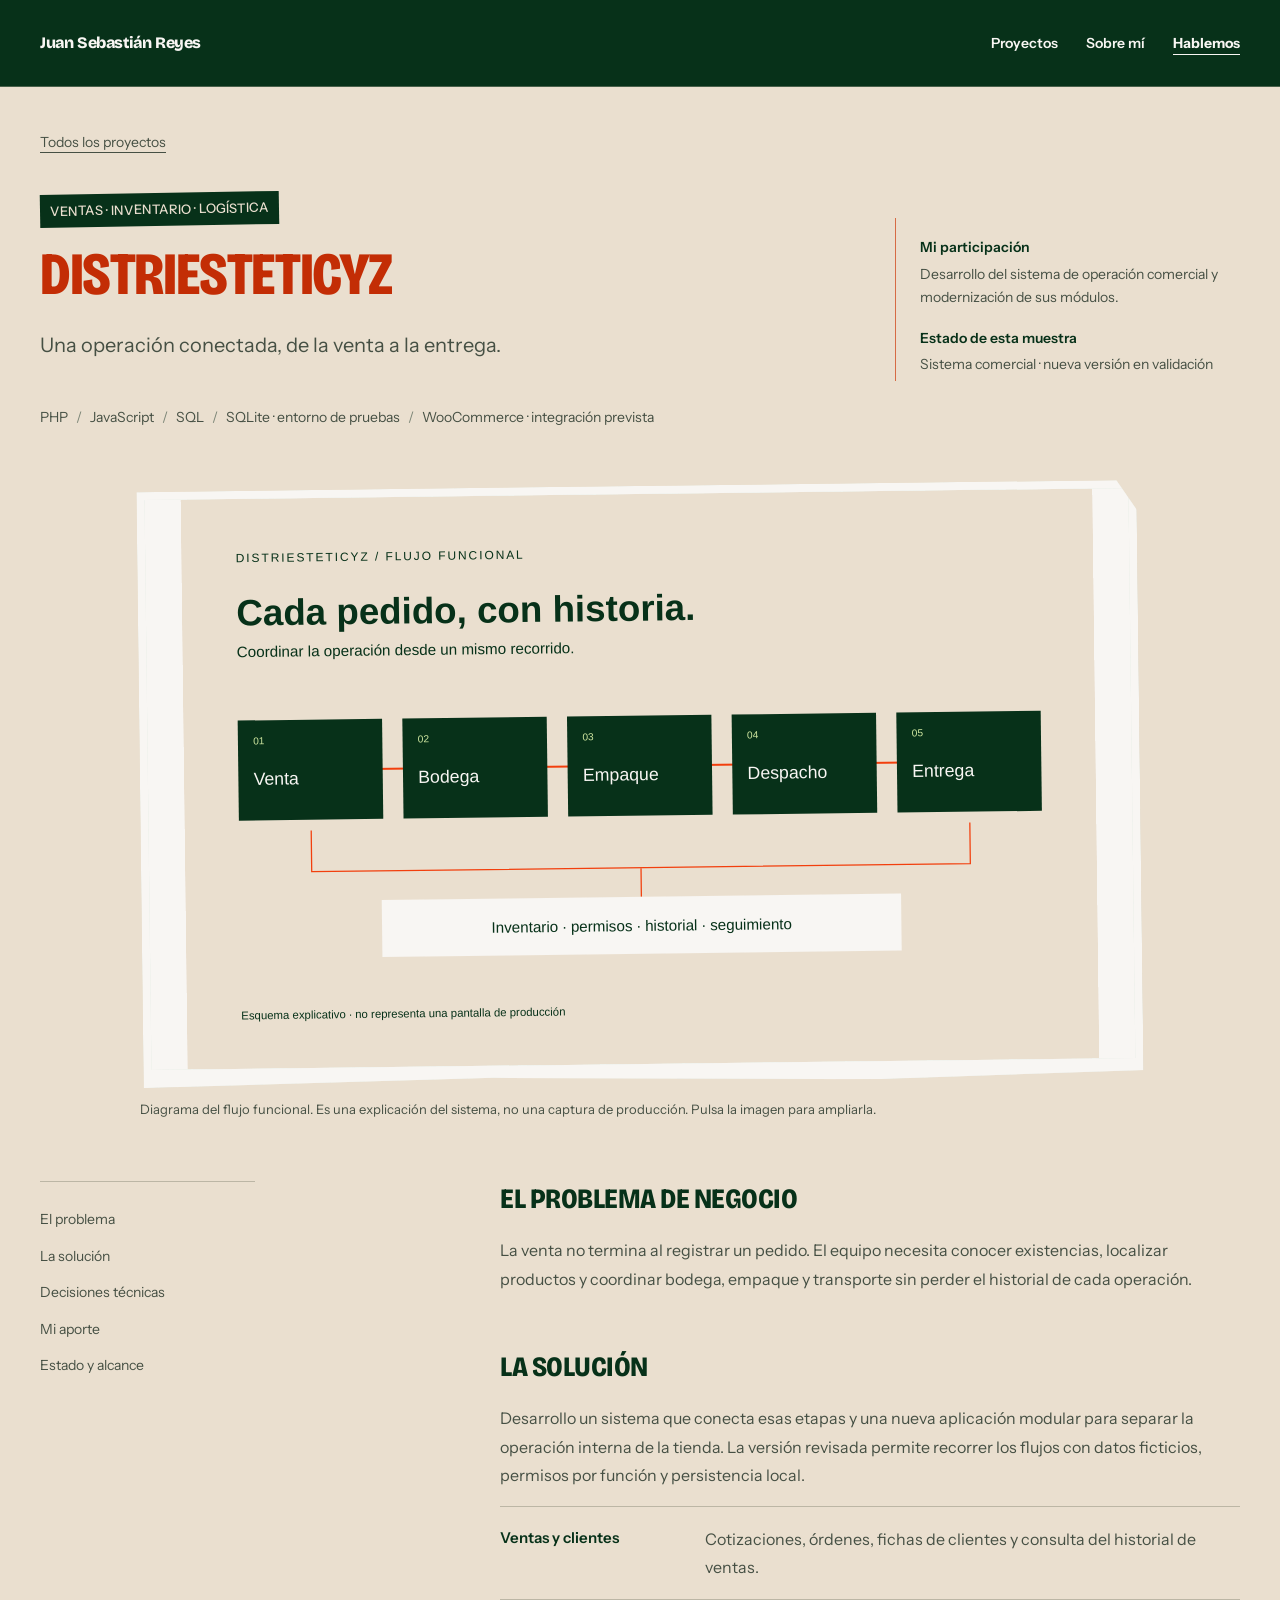
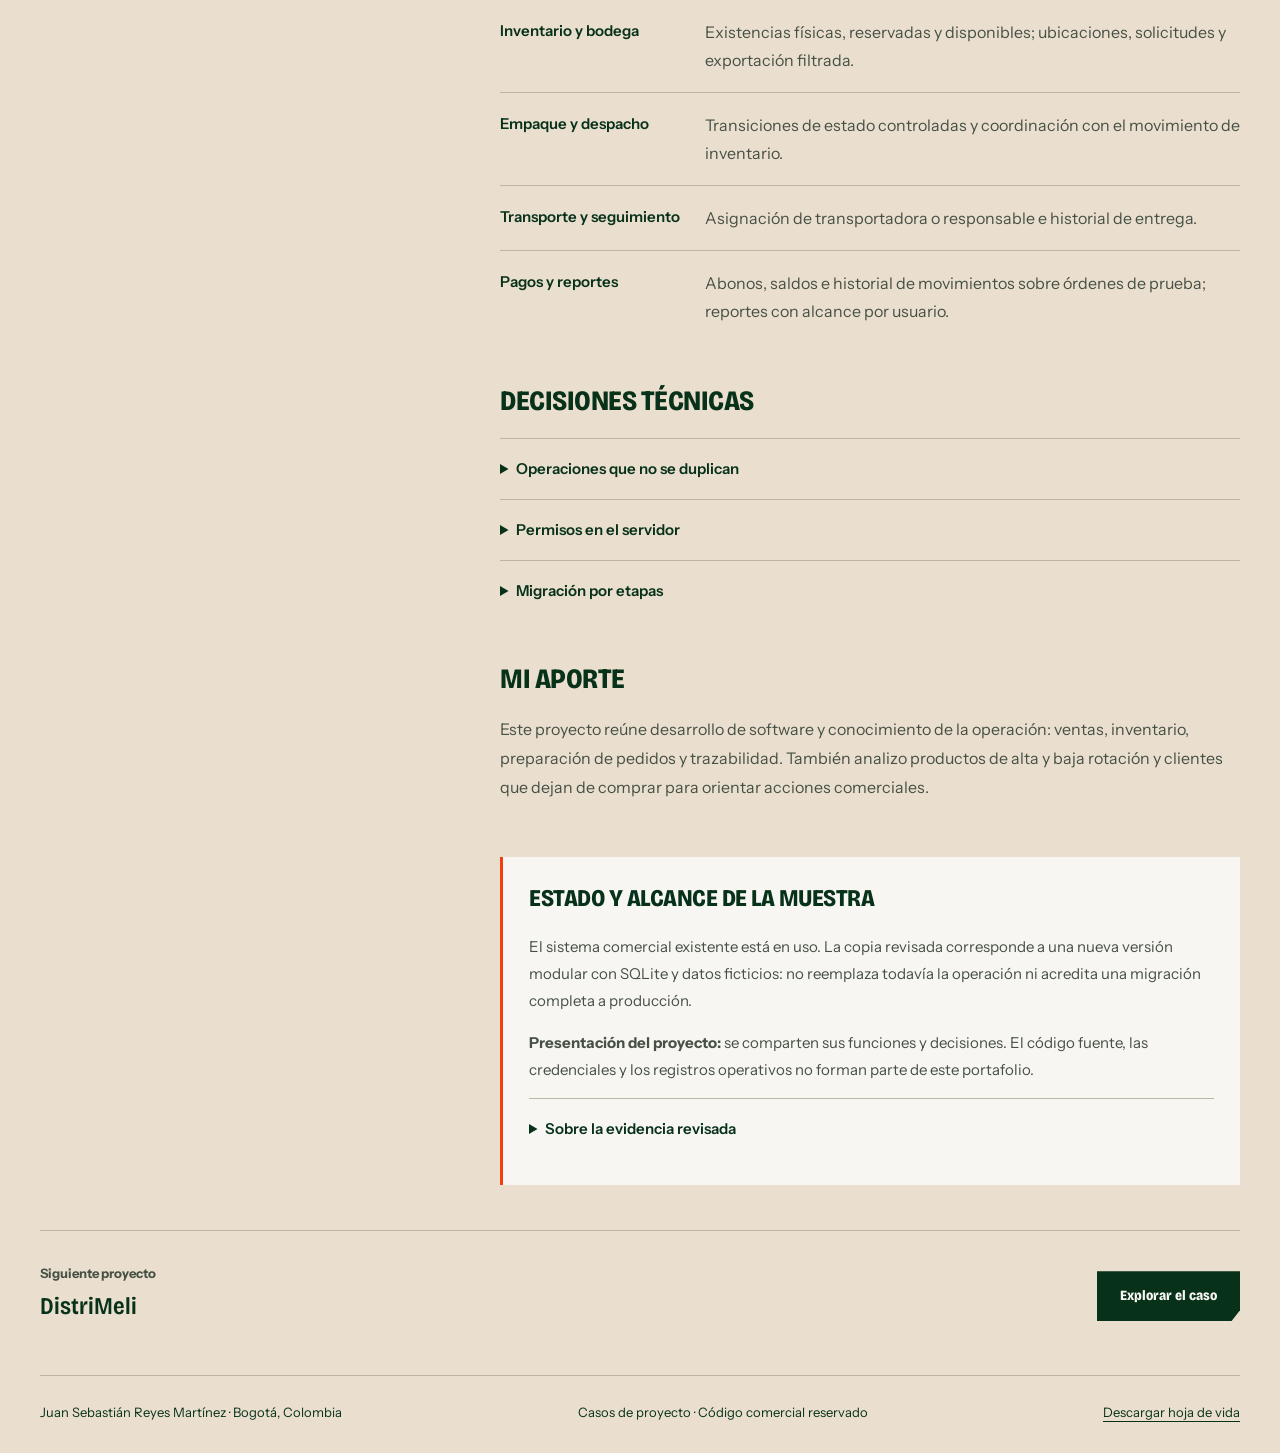
==== commit 618ef5a6: "Recuperar el estilo gráfico de AGLO" ====
--- a/distriesteticyz.html
+++ b/distriesteticyz.html
@@ -1 +1 @@
-<!doctype html><html lang="es"><head><meta charset="utf-8"><meta name="viewport" content="width=device-width, initial-scale=1"><title>Distriesteticyz | Juan Sebastián Reyes</title><meta name="description" content="Sistema de gestión comercial que reúne pedidos, inventario, bodega, empaque y seguimiento de entregas."><meta name="theme-color" content="#073119"><link rel="icon" href="favicon.svg" type="image/svg+xml"><link rel="stylesheet" href="style.css?v=editorial-3"><script src="gallery.js" defer></script></head><body><a class="skip" href="#main">Saltar al contenido</a><header class="nav"><div class="wrap nav-inner"><a class="brand" href="index.html">Juan Sebastián Reyes<span> / Desarrollo</span></a><nav class="nav-links" aria-label="Navegación principal"><a href="index.html#proyectos">Proyectos</a><a class="nav-about" href="index.html#sobre-mi">Sobre mí</a><a class="nav-contact" href="mailto:jreyesmaun@gmail.com">Hablemos</a></nav></div></header><main id="main" class="wrap"><div class="case-top"><a class="back" href="index.html#proyectos">Todos los proyectos</a><div class="case-title"><div><div class="eyebrow">VENTAS · INVENTARIO · LOGÍSTICA</div><h1>Distriesteticyz</h1><p class="lead">Una operación conectada, de la venta a la entrega.</p></div><div class="case-meta"><div><strong>Mi participación</strong><p>Desarrollo del sistema de operación comercial y modernización de sus módulos.</p></div><div><strong>Estado de esta muestra</strong><p>Sistema comercial · nueva versión en validación</p></div></div></div><div class="tags"><span class="tag">PHP</span><span class="tag">JavaScript</span><span class="tag">SQL</span><span class="tag">SQLite · entorno de pruebas</span><span class="tag">WooCommerce · integración prevista</span></div></div><figure class="case-media"><button class="image-open" type="button" data-enlarge="flujo-dyz.svg" aria-label="Ampliar imagen del proyecto"><img src="flujo-dyz.svg" alt="Diagrama explicativo: venta, bodega, empaque, despacho y entrega, con inventario e historial compartidos." width="1440" height="900"></button><figcaption>Diagrama del flujo funcional. Es una explicación del sistema, no una captura de producción. Pulsa la imagen para ampliarla.</figcaption></figure><div class="case-body"><nav class="case-index" aria-label="Contenido del caso"><a href="#problema">El problema</a><a href="#solucion">La solución</a><a href="#decisiones">Decisiones técnicas</a><a href="#valor">Mi aporte</a><a href="#alcance">Estado y alcance</a></nav><div class="case-content"><section id="problema"><h2>El problema de negocio</h2><p>La venta no termina al registrar un pedido. El equipo necesita conocer existencias, localizar productos y coordinar bodega, empaque y transporte sin perder el historial de cada operación.</p></section><section id="solucion"><h2>La solución</h2><p>Desarrollo un sistema que conecta esas etapas y una nueva aplicación modular para separar la operación interna de la tienda. La versión revisada permite recorrer los flujos con datos ficticios, permisos por función y persistencia local.</p><ul class="feature-list"><li><strong>Ventas y clientes</strong><span>Cotizaciones, órdenes, fichas de clientes y consulta del historial de ventas.</span></li><li><strong>Inventario y bodega</strong><span>Existencias físicas, reservadas y disponibles; ubicaciones, solicitudes y exportación filtrada.</span></li><li><strong>Empaque y despacho</strong><span>Transiciones de estado controladas y coordinación con el movimiento de inventario.</span></li><li><strong>Transporte y seguimiento</strong><span>Asignación de transportadora o responsable e historial de entrega.</span></li><li><strong>Pagos y reportes</strong><span>Abonos, saldos e historial de movimientos sobre órdenes de prueba; reportes con alcance por usuario.</span></li></ul></section><section id="decisiones"><h2>Decisiones técnicas</h2><details><summary>Operaciones que no se duplican</summary><p>Las escrituras usan referencias de operación y comprobaciones de versión para tratar reintentos y cambios simultáneos.</p></details><details><summary>Permisos en el servidor</summary><p>Cada acción comprueba capacidades y acceso al registro; ocultar un botón no sustituye la autorización.</p></details><details><summary>Migración por etapas</summary><p>La aplicación nueva conserva separados los datos ficticios y las integraciones comerciales. La tienda WooCommerce continúa como sistema externo.</p></details></section><section id="valor"><h2>Mi aporte</h2><p>Este proyecto reúne desarrollo de software y conocimiento de la operación: ventas, inventario, preparación de pedidos y trazabilidad. También analizo productos de alta y baja rotación y clientes que dejan de comprar para orientar acciones comerciales.</p></section><section class="scope-box" id="alcance"><h2>Estado y alcance de la muestra</h2><p>El sistema comercial existente está en uso. La copia revisada corresponde a una nueva versión modular con SQLite y datos ficticios: no reemplaza todavía la operación ni acredita una migración completa a producción.</p><p><strong>Presentación del proyecto:</strong> se comparten sus funciones y decisiones. El código fuente, las credenciales y los registros operativos no forman parte de este portafolio.</p><details><summary>Sobre la evidencia revisada</summary><p>Revisión de los módulos de ventas, inventario y transporte, políticas de acceso y documentación de transición. El repositorio incluye pruebas locales; esta ficha no representa una auditoría ni una nueva ejecución de toda la suite.</p></details></section></div></div><div class="next-case"><div><div class="eyebrow">Siguiente proyecto</div><h2>DistriMeli</h2></div><a class="button secondary" href="distrimeli.html">Explorar el caso</a></div></main><dialog class="gallery-dialog" aria-label="Imagen ampliada"><button class="close-dialog" type="button">Cerrar ✕</button><img alt=""></dialog><footer class="wrap footer"><span>Juan Sebastián Reyes Martínez · Bogotá, Colombia</span><span>Casos de proyecto · Código comercial reservado</span><a href="Juan-Sebastian-Reyes-CV.pdf" download>Descargar hoja de vida</a></footer></body></html>+<!doctype html><html lang="es"><head><meta charset="utf-8"><meta name="viewport" content="width=device-width, initial-scale=1"><title>Distriesteticyz | Juan Sebastián Reyes</title><meta name="description" content="Sistema de gestión comercial que reúne pedidos, inventario, bodega, empaque y seguimiento de entregas."><meta name="theme-color" content="#073119"><link rel="icon" href="favicon.svg" type="image/svg+xml"><link rel="stylesheet" href="style.css?v=aglo-4"><script src="gallery.js" defer></script></head><body><a class="skip" href="#main">Saltar al contenido</a><header class="nav"><div class="wrap nav-inner"><a class="brand" href="index.html">Juan Sebastián Reyes<span> / Desarrollo</span></a><nav class="nav-links" aria-label="Navegación principal"><a href="index.html#proyectos">Proyectos</a><a class="nav-about" href="index.html#sobre-mi">Sobre mí</a><a class="nav-contact" href="mailto:jreyesmaun@gmail.com">Hablemos</a></nav></div></header><main id="main" class="wrap"><div class="case-top"><a class="back" href="index.html#proyectos">Todos los proyectos</a><div class="case-title"><div><div class="eyebrow">VENTAS · INVENTARIO · LOGÍSTICA</div><h1>Distriesteticyz</h1><p class="lead">Una operación conectada, de la venta a la entrega.</p></div><div class="case-meta"><div><strong>Mi participación</strong><p>Desarrollo del sistema de operación comercial y modernización de sus módulos.</p></div><div><strong>Estado de esta muestra</strong><p>Sistema comercial · nueva versión en validación</p></div></div></div><div class="tags"><span class="tag">PHP</span><span class="tag">JavaScript</span><span class="tag">SQL</span><span class="tag">SQLite · entorno de pruebas</span><span class="tag">WooCommerce · integración prevista</span></div></div><figure class="case-media"><button class="image-open" type="button" data-enlarge="flujo-dyz.svg" aria-label="Ampliar imagen del proyecto"><img src="flujo-dyz.svg" alt="Diagrama explicativo: venta, bodega, empaque, despacho y entrega, con inventario e historial compartidos." width="1440" height="900"></button><figcaption>Diagrama del flujo funcional. Es una explicación del sistema, no una captura de producción. Pulsa la imagen para ampliarla.</figcaption></figure><div class="case-body"><nav class="case-index" aria-label="Contenido del caso"><a href="#problema">El problema</a><a href="#solucion">La solución</a><a href="#decisiones">Decisiones técnicas</a><a href="#valor">Mi aporte</a><a href="#alcance">Estado y alcance</a></nav><div class="case-content"><section id="problema"><h2>El problema de negocio</h2><p>La venta no termina al registrar un pedido. El equipo necesita conocer existencias, localizar productos y coordinar bodega, empaque y transporte sin perder el historial de cada operación.</p></section><section id="solucion"><h2>La solución</h2><p>Desarrollo un sistema que conecta esas etapas y una nueva aplicación modular para separar la operación interna de la tienda. La versión revisada permite recorrer los flujos con datos ficticios, permisos por función y persistencia local.</p><ul class="feature-list"><li><strong>Ventas y clientes</strong><span>Cotizaciones, órdenes, fichas de clientes y consulta del historial de ventas.</span></li><li><strong>Inventario y bodega</strong><span>Existencias físicas, reservadas y disponibles; ubicaciones, solicitudes y exportación filtrada.</span></li><li><strong>Empaque y despacho</strong><span>Transiciones de estado controladas y coordinación con el movimiento de inventario.</span></li><li><strong>Transporte y seguimiento</strong><span>Asignación de transportadora o responsable e historial de entrega.</span></li><li><strong>Pagos y reportes</strong><span>Abonos, saldos e historial de movimientos sobre órdenes de prueba; reportes con alcance por usuario.</span></li></ul></section><section id="decisiones"><h2>Decisiones técnicas</h2><details><summary>Operaciones que no se duplican</summary><p>Las escrituras usan referencias de operación y comprobaciones de versión para tratar reintentos y cambios simultáneos.</p></details><details><summary>Permisos en el servidor</summary><p>Cada acción comprueba capacidades y acceso al registro; ocultar un botón no sustituye la autorización.</p></details><details><summary>Migración por etapas</summary><p>La aplicación nueva conserva separados los datos ficticios y las integraciones comerciales. La tienda WooCommerce continúa como sistema externo.</p></details></section><section id="valor"><h2>Mi aporte</h2><p>Este proyecto reúne desarrollo de software y conocimiento de la operación: ventas, inventario, preparación de pedidos y trazabilidad. También analizo productos de alta y baja rotación y clientes que dejan de comprar para orientar acciones comerciales.</p></section><section class="scope-box" id="alcance"><h2>Estado y alcance de la muestra</h2><p>El sistema comercial existente está en uso. La copia revisada corresponde a una nueva versión modular con SQLite y datos ficticios: no reemplaza todavía la operación ni acredita una migración completa a producción.</p><p><strong>Presentación del proyecto:</strong> se comparten sus funciones y decisiones. El código fuente, las credenciales y los registros operativos no forman parte de este portafolio.</p><details><summary>Sobre la evidencia revisada</summary><p>Revisión de los módulos de ventas, inventario y transporte, políticas de acceso y documentación de transición. El repositorio incluye pruebas locales; esta ficha no representa una auditoría ni una nueva ejecución de toda la suite.</p></details></section></div></div><div class="next-case"><div><div class="eyebrow">Siguiente proyecto</div><h2>DistriMeli</h2></div><a class="button secondary" href="distrimeli.html">Explorar el caso</a></div></main><dialog class="gallery-dialog" aria-label="Imagen ampliada"><button class="close-dialog" type="button">Cerrar ✕</button><img alt=""></dialog><footer class="wrap footer"><span>Juan Sebastián Reyes Martínez · Bogotá, Colombia</span><span>Casos de proyecto · Código comercial reservado</span><a href="Juan-Sebastian-Reyes-CV.pdf" download>Descargar hoja de vida</a></footer></body></html>
--- a/style.css
+++ b/style.css
@@ -84,3 +84,24 @@
 @media(max-width:1000px){.hero h1{font-size:46px}.featured,.small-project{gap:40px}.about{gap:45px}.case-body{grid-template-columns:190px minmax(0,1fr);gap:40px}}
 @media(max-width:850px){.hero h1{font-size:37px}.hero .eyebrow{font-size:.8125rem}.section-heading{align-items:flex-start}.section-heading h2{font-size:2rem}.featured,.small-project{grid-template-columns:1fr 1fr;gap:30px}.project-info h3,.small-project h3{font-size:1.5rem}.about{grid-template-columns:1fr;gap:30px}.contact{flex-direction:row;padding:32px 28px;gap:30px}.case-title{grid-template-columns:1fr;gap:12px}.case-title h1{font-size:40px}.case-meta{border-left:0;display:grid;grid-template-columns:1fr 1fr;gap:25px}.case-body{grid-template-columns:1fr;gap:28px}.case-index{display:flex;flex-wrap:wrap;gap:12px 24px}.case-index a{margin:0}.case-media img{max-height:none}}
 @media(max-width:620px){.hero h1{font-size:clamp(31px,8.5vw,46px);letter-spacing:-1px;line-height:1.15}.hero .eyebrow{font-size:.8125rem}.hero .intro{font-size:1rem}.hero-availability{font-size:.8125rem}.hero .button{font-size:.875rem}.nav-inner{gap:16px}.brand{max-width:145px;font-size:.9375rem;line-height:1.25}.nav-links{font-size:.8125rem;gap:15px}.nav-contact{padding:8px 0}.skill-strip{font-size:.8125rem;gap:12px 20px}.section-heading{display:block;margin-bottom:32px}.section-heading h2{font-size:2rem}.section-heading p{font-size:.9375rem;max-width:350px;margin-top:15px}#proyectos{padding:45px 0 40px}.featured,.small-project{grid-template-columns:1fr;gap:28px;padding:10px 4px 35px}.small-project{padding-top:38px}.project-info h3,.small-project h3{font-size:1.625rem;margin:9px 0 13px}.project-number,.small-project .project-number{font-size:.8125rem}.small-project .preview{aspect-ratio:auto}.preview,.small-project .preview{border-width:6px;border-bottom-width:14px}.project-info p,.small-project p{font-size:1rem}.tag{font-size:.8125rem}.about{padding:40px 0;gap:25px}.about h2{font-size:2rem}.capabilities{grid-template-columns:1fr;gap:24px;margin-top:28px}.about-text>p{font-size:1rem}.contact{padding:30px 24px;flex-direction:column;align-items:flex-start;gap:25px;margin-bottom:35px}.contact h2{font-size:1.875rem}.contact p{font-size:1rem;margin-top:14px}.contact .button{min-width:0}.footer{align-items:flex-start;font-size:.8125rem;gap:12px}.case-title h1{font-size:clamp(28px,8vw,37px);letter-spacing:-1px;overflow-wrap:normal}.case-title .lead{font-size:1.125rem}.case-meta{grid-template-columns:1fr;gap:0}.case-top{padding-top:30px}.case-top .eyebrow{font-size:.8125rem}.case-content h2{font-size:1.5rem}.feature-list li{grid-template-columns:1fr;gap:8px}.case-content p{font-size:1rem}.case-index{font-size:.8125rem;gap:10px 18px}.image-open{border-width:6px;border-bottom-width:13px}.case-media figcaption{font-size:.8125rem}.next-case{flex-direction:column;align-items:flex-start;gap:20px}}
+
+/* Recuperar la dirección gráfica de AGLO, sin recargar el hero. */
+.skill-strip{position:relative;background:var(--signal);color:var(--ink);border:0;box-shadow:0 0 0 100vmax var(--signal);clip-path:inset(0 -100vmax);justify-content:center;font-weight:600;padding:20px 0;font-size:.875rem}
+#proyectos{position:relative;isolation:isolate;background:var(--ink);color:var(--white);padding:60px 0 75px;box-shadow:0 0 0 100vmax var(--ink);clip-path:inset(0 -100vmax)}
+#proyectos:before{display:block;content:'';position:absolute;inset:0 -36px;background:radial-gradient(#d65b2322 1px,transparent 1.5px);background-size:11px 11px;mask-image:linear-gradient(120deg,#000,transparent 35%,transparent 80%,#000);z-index:-1;pointer-events:none}
+.section-heading{margin-bottom:34px;align-items:center}.section-heading h2{font-weight:800;font-stretch:80%;font-size:3.5rem;text-transform:uppercase;letter-spacing:-1.3px;color:var(--signal);line-height:1}.section-heading p{color:#d4dfce;font-size:1rem;max-width:390px}
+.featured,.small-project{position:relative;background:var(--paper);color:var(--ink);border:0;padding:32px;clip-path:polygon(0 0,calc(100% - 24px) 0,100% 24px,100% calc(100% - 9px),68% 100%,35% calc(100% - 4px),0 100%)}
+.featured{grid-template-columns:1.05fr 1fr;gap:45px;margin-bottom:30px;padding:34px}
+.project-grid{display:grid;grid-template-columns:1fr 1fr;gap:30px}
+.small-project{display:flex;flex-direction:column;align-items:stretch;gap:28px;padding:28px 28px 32px}.small-project:last-child{padding:28px 28px 32px}
+.project-info h3,.small-project h3{font-family:Bricolage,Arial,sans-serif;font-stretch:80%;font-size:2.25rem;font-weight:800;text-transform:uppercase;line-height:1.04;letter-spacing:-.7px;color:var(--orange);margin:12px 0 18px}
+.project-info p,.small-project p{color:var(--ink);line-height:1.65}.project-number,.small-project .project-number{font-size:.8125rem;letter-spacing:.3px;color:#45533f}
+.preview,.small-project .preview{border:7px solid var(--white);border-bottom-width:14px;transform:rotate(-1.3deg);background:var(--white);box-shadow:none;clip-path:polygon(0 1%,97% 0,100% 8%,99% 100%,66% 99%,30% 100%,0 98%)}
+.small-project:nth-child(2) .preview{transform:rotate(1.3deg)}
+.small-project .preview{aspect-ratio:1.5;width:100%}.small-project .preview img{width:100%;height:100%;object-fit:cover;object-position:top;filter:grayscale(1)}.small-project .preview:hover img,.small-project .preview:focus-visible img{filter:none}
+.project-info .tags{margin:16px 0}.project-info .tag{color:#465044}.project-info .scope-short{color:#465044;font-size:.875rem!important}.text-link{background:var(--ink);color:var(--white);padding:10px 18px;text-decoration:none;font-family:Bricolage;font-stretch:90%;font-weight:700;min-height:44px;clip-path:polygon(0 0,100% 0,100% 75%,94% 100%,0 100%)}.text-link:hover{background:#204b2c;color:white}
+.about{position:relative;padding:75px 0 65px;border-top:0;gap:65px;grid-template-columns:.7fr 1.3fr}.about h2{font-size:3.5rem;font-weight:800;font-stretch:80%;text-transform:uppercase;line-height:.95;color:var(--ink);letter-spacing:-1.2px}.about-location{display:inline-block;background:var(--signal);color:var(--ink);padding:6px 12px;transform:rotate(-2deg);font-weight:600;margin-top:22px}.about-text>p{font-size:1.0625rem;line-height:1.8}.capabilities h3{font-family:Bricolage;font-stretch:85%;font-size:1.125rem;font-weight:800;text-transform:uppercase;color:var(--ink)}.capabilities>div{padding-top:14px;border-top:2px solid #d66b4566}
+.contact{position:relative;background:var(--ink);border:0;color:var(--white);padding:48px 42px;clip-path:polygon(0 3%,17% 0,42% 2%,70% 0,100% 2%,100% 94%,97% 100%,60% 98%,28% 100%,0 97%);gap:45px}.contact h2{font-size:3rem;font-weight:800;font-stretch:80%;text-transform:uppercase;color:var(--signal);letter-spacing:-1px}.contact p{color:#dce3d5;max-width:680px}.contact .button{background:var(--signal);color:var(--ink);font-weight:800;clip-path:polygon(0 0,100% 0,100% 75%,90% 100%,0 100%)}
+.case-top .eyebrow{display:inline-block;background:var(--ink);color:var(--paper);padding:6px 10px;transform:rotate(-1deg)}.case-title h1{font-stretch:80%;font-weight:800;text-transform:uppercase;color:var(--orange);font-size:clamp(35px,4.8vw,60px)}.case-content h2{font-stretch:85%;font-weight:800;text-transform:uppercase}.case-meta{border-color:#d66b45}.case-media .image-open{transform:rotate(-.7deg);clip-path:polygon(0 0,98% 0,100% 5%,100% 99%,73% 100%,35% 99%,0 100%)}.scope-box{border-left:3px solid var(--signal);background:var(--white)}.next-case .button{background:var(--ink);color:var(--white);border:0;clip-path:polygon(0 0,100% 0,100% 78%,94% 100%,0 100%)}
+@media(max-width:850px){.featured{gap:30px;padding:28px}.project-grid{gap:24px}.small-project,.small-project:last-child{padding:22px;gap:24px}.section-heading h2{font-size:3rem}.section-heading p{max-width:330px}.project-info h3,.small-project h3{font-size:1.875rem}.about{grid-template-columns:1fr;gap:32px}.about h2{font-size:3rem}.contact{padding:40px 30px;gap:28px}.contact h2{font-size:2.5rem}.case-title h1{font-size:45px}}
+@media(max-width:620px){.skill-strip{justify-content:flex-start;gap:12px 20px;padding:20px 0;font-size:.8125rem}#proyectos{padding:40px 0 46px}.section-heading{margin-bottom:26px}.section-heading h2{font-size:2.8rem}.section-heading p{font-size:1rem;color:#d4dfce;margin-top:16px}.featured{grid-template-columns:1fr;padding:24px 20px;gap:28px;margin-bottom:24px}.project-grid{grid-template-columns:1fr;gap:24px}.small-project,.small-project:last-child{padding:24px 20px;gap:28px}.small-project .preview{aspect-ratio:1.5}.project-info h3,.small-project h3{font-size:1.875rem}.project-info p,.small-project p{font-size:1rem}.about{padding:48px 0 42px;gap:28px}.about h2{font-size:2.8rem}.about-text>p{font-size:1rem}.about-location{margin-top:18px}.contact{padding:38px 25px;gap:24px;flex-direction:column;align-items:flex-start}.contact h2{font-size:2.6rem}.case-title h1{font-size:clamp(30px,9vw,43px)}.case-top .eyebrow{font-size:.75rem;max-width:100%}.case-content h2{font-size:1.6rem}}
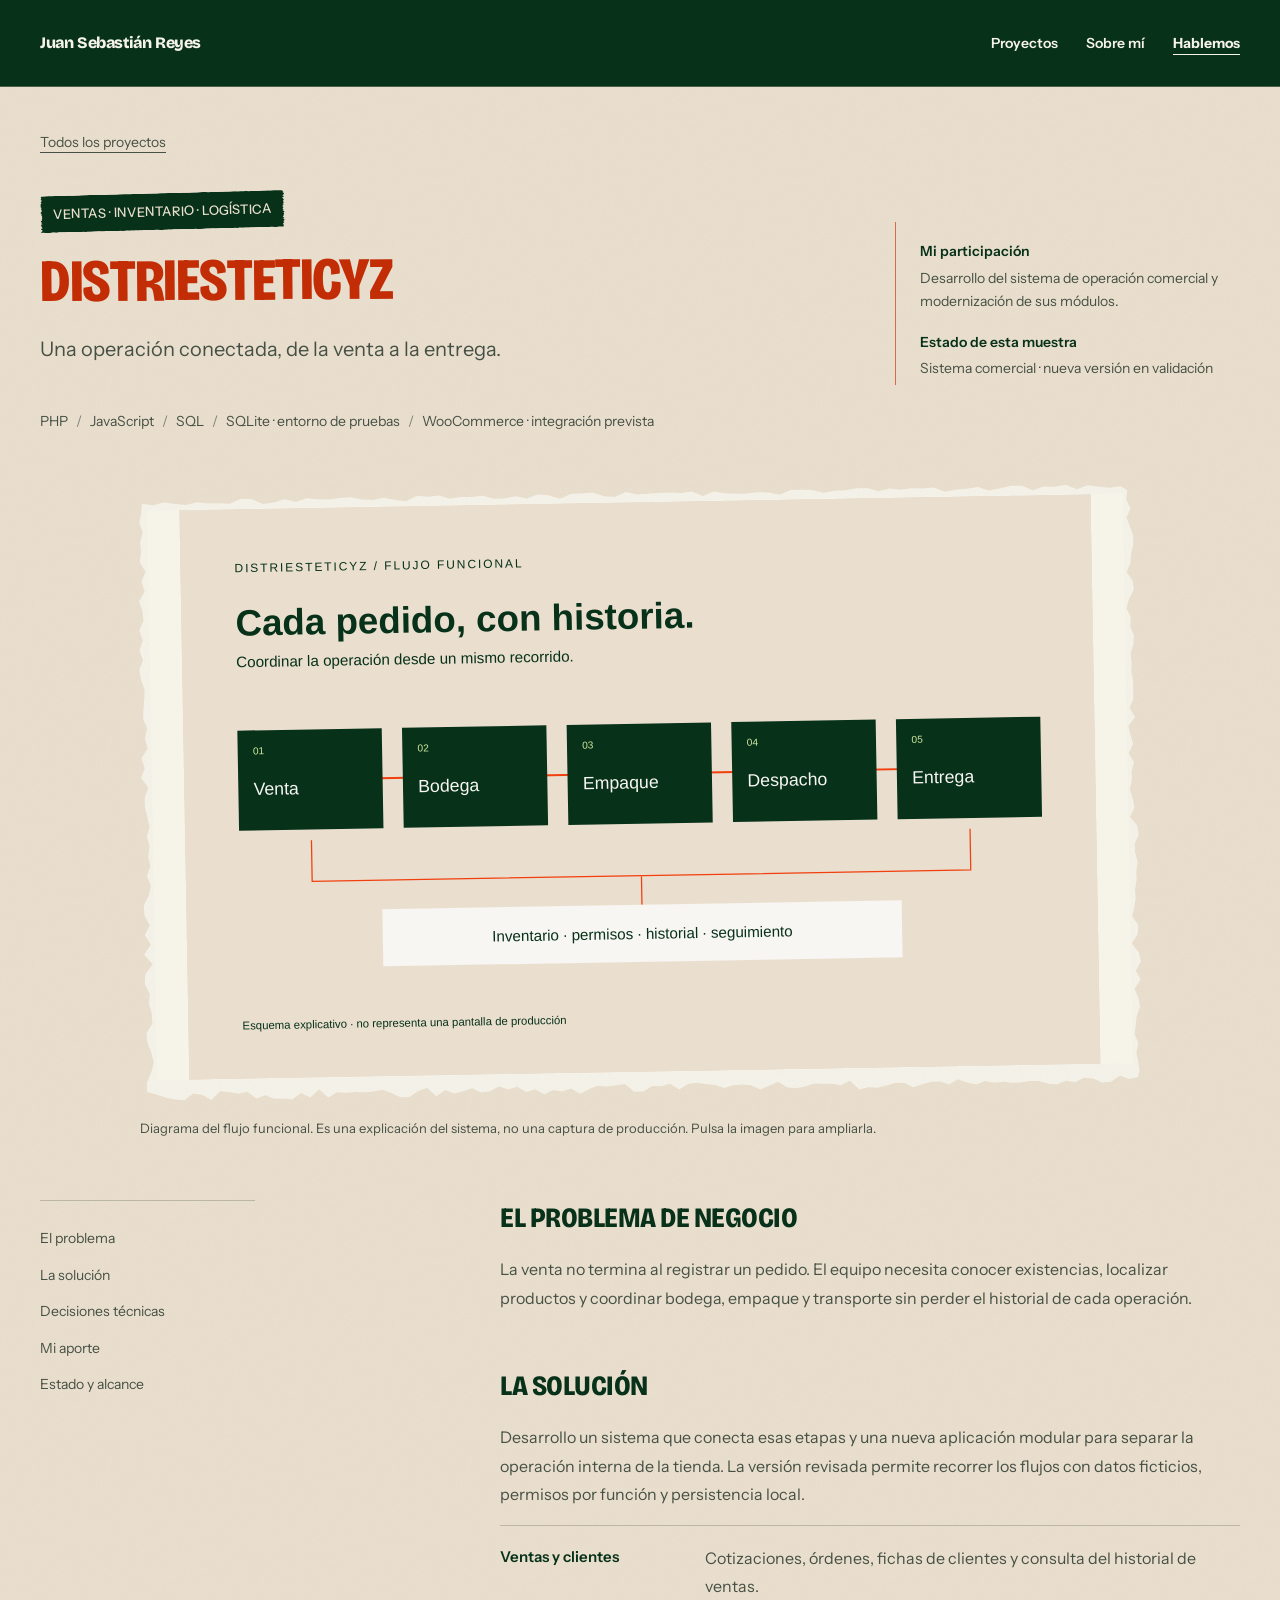
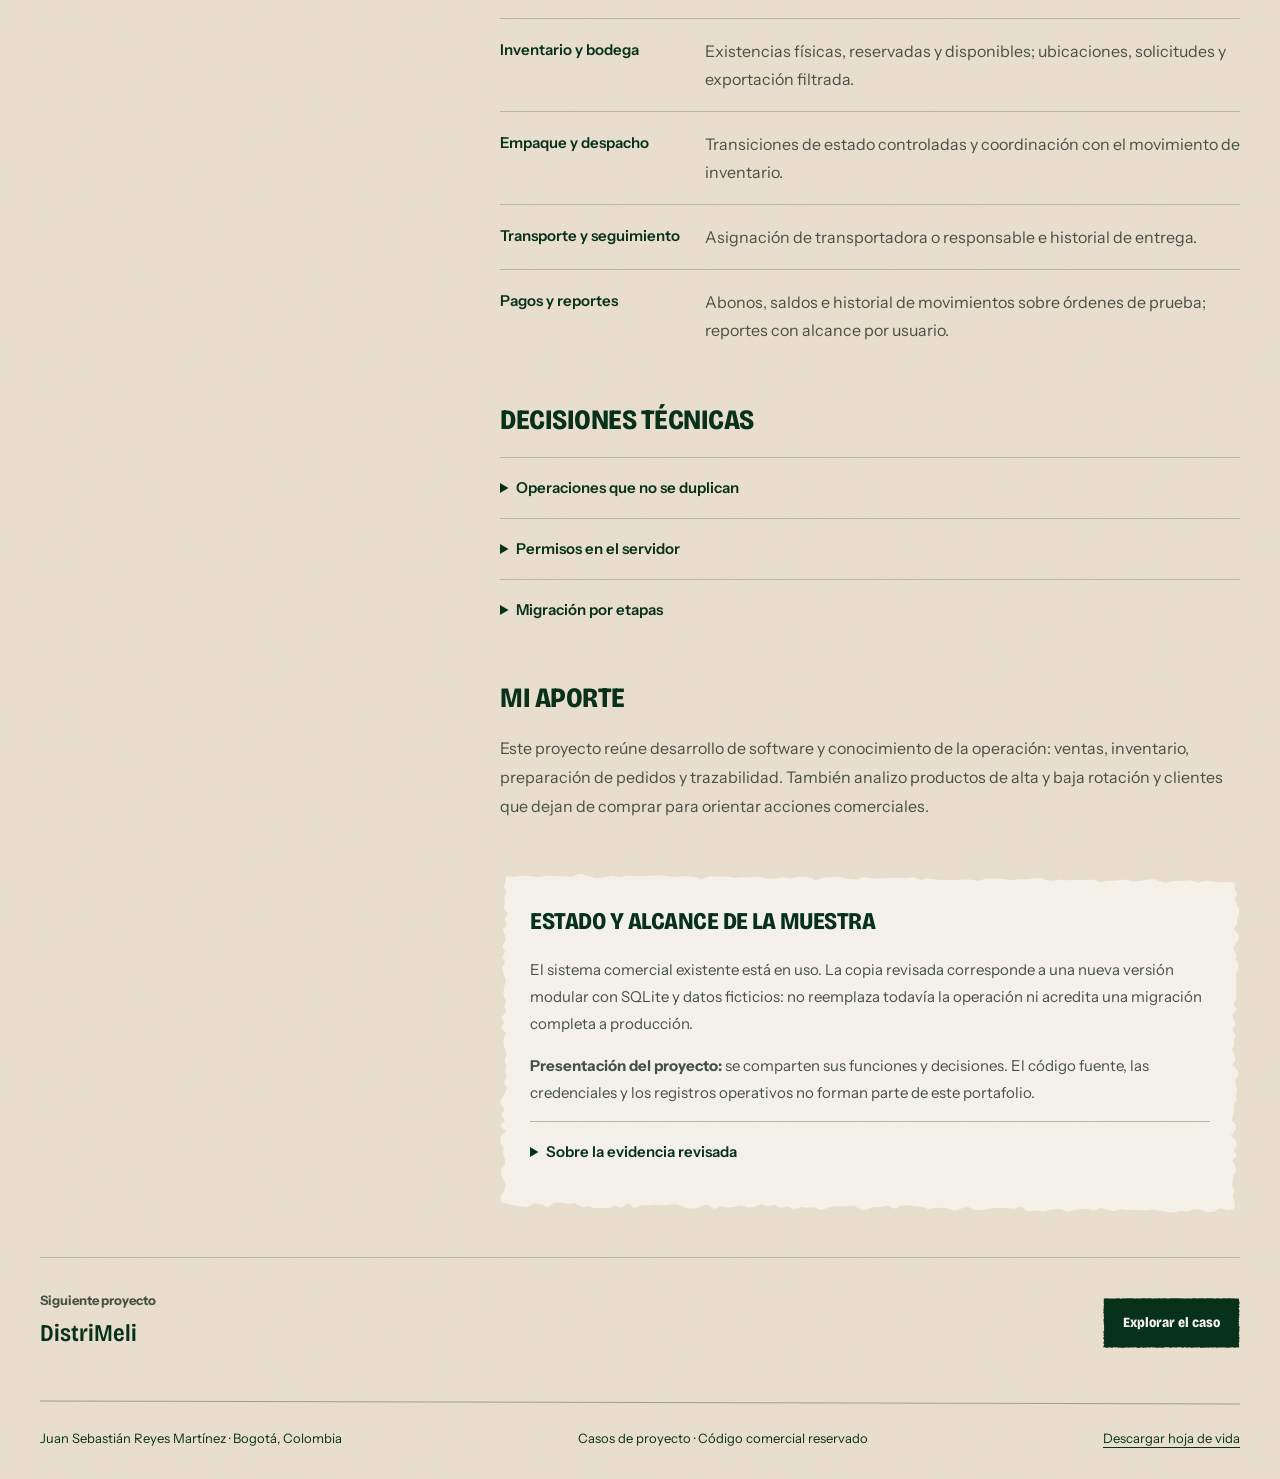
==== commit dbf3b896: "Dar textura y formas orgánicas al collage" ====
--- a/distriesteticyz.html
+++ b/distriesteticyz.html
@@ -1 +1 @@
-<!doctype html><html lang="es"><head><meta charset="utf-8"><meta name="viewport" content="width=device-width, initial-scale=1"><title>Distriesteticyz | Juan Sebastián Reyes</title><meta name="description" content="Sistema de gestión comercial que reúne pedidos, inventario, bodega, empaque y seguimiento de entregas."><meta name="theme-color" content="#073119"><link rel="icon" href="favicon.svg" type="image/svg+xml"><link rel="stylesheet" href="style.css?v=aglo-4"><script src="gallery.js" defer></script></head><body><a class="skip" href="#main">Saltar al contenido</a><header class="nav"><div class="wrap nav-inner"><a class="brand" href="index.html">Juan Sebastián Reyes<span> / Desarrollo</span></a><nav class="nav-links" aria-label="Navegación principal"><a href="index.html#proyectos">Proyectos</a><a class="nav-about" href="index.html#sobre-mi">Sobre mí</a><a class="nav-contact" href="mailto:jreyesmaun@gmail.com">Hablemos</a></nav></div></header><main id="main" class="wrap"><div class="case-top"><a class="back" href="index.html#proyectos">Todos los proyectos</a><div class="case-title"><div><div class="eyebrow">VENTAS · INVENTARIO · LOGÍSTICA</div><h1>Distriesteticyz</h1><p class="lead">Una operación conectada, de la venta a la entrega.</p></div><div class="case-meta"><div><strong>Mi participación</strong><p>Desarrollo del sistema de operación comercial y modernización de sus módulos.</p></div><div><strong>Estado de esta muestra</strong><p>Sistema comercial · nueva versión en validación</p></div></div></div><div class="tags"><span class="tag">PHP</span><span class="tag">JavaScript</span><span class="tag">SQL</span><span class="tag">SQLite · entorno de pruebas</span><span class="tag">WooCommerce · integración prevista</span></div></div><figure class="case-media"><button class="image-open" type="button" data-enlarge="flujo-dyz.svg" aria-label="Ampliar imagen del proyecto"><img src="flujo-dyz.svg" alt="Diagrama explicativo: venta, bodega, empaque, despacho y entrega, con inventario e historial compartidos." width="1440" height="900"></button><figcaption>Diagrama del flujo funcional. Es una explicación del sistema, no una captura de producción. Pulsa la imagen para ampliarla.</figcaption></figure><div class="case-body"><nav class="case-index" aria-label="Contenido del caso"><a href="#problema">El problema</a><a href="#solucion">La solución</a><a href="#decisiones">Decisiones técnicas</a><a href="#valor">Mi aporte</a><a href="#alcance">Estado y alcance</a></nav><div class="case-content"><section id="problema"><h2>El problema de negocio</h2><p>La venta no termina al registrar un pedido. El equipo necesita conocer existencias, localizar productos y coordinar bodega, empaque y transporte sin perder el historial de cada operación.</p></section><section id="solucion"><h2>La solución</h2><p>Desarrollo un sistema que conecta esas etapas y una nueva aplicación modular para separar la operación interna de la tienda. La versión revisada permite recorrer los flujos con datos ficticios, permisos por función y persistencia local.</p><ul class="feature-list"><li><strong>Ventas y clientes</strong><span>Cotizaciones, órdenes, fichas de clientes y consulta del historial de ventas.</span></li><li><strong>Inventario y bodega</strong><span>Existencias físicas, reservadas y disponibles; ubicaciones, solicitudes y exportación filtrada.</span></li><li><strong>Empaque y despacho</strong><span>Transiciones de estado controladas y coordinación con el movimiento de inventario.</span></li><li><strong>Transporte y seguimiento</strong><span>Asignación de transportadora o responsable e historial de entrega.</span></li><li><strong>Pagos y reportes</strong><span>Abonos, saldos e historial de movimientos sobre órdenes de prueba; reportes con alcance por usuario.</span></li></ul></section><section id="decisiones"><h2>Decisiones técnicas</h2><details><summary>Operaciones que no se duplican</summary><p>Las escrituras usan referencias de operación y comprobaciones de versión para tratar reintentos y cambios simultáneos.</p></details><details><summary>Permisos en el servidor</summary><p>Cada acción comprueba capacidades y acceso al registro; ocultar un botón no sustituye la autorización.</p></details><details><summary>Migración por etapas</summary><p>La aplicación nueva conserva separados los datos ficticios y las integraciones comerciales. La tienda WooCommerce continúa como sistema externo.</p></details></section><section id="valor"><h2>Mi aporte</h2><p>Este proyecto reúne desarrollo de software y conocimiento de la operación: ventas, inventario, preparación de pedidos y trazabilidad. También analizo productos de alta y baja rotación y clientes que dejan de comprar para orientar acciones comerciales.</p></section><section class="scope-box" id="alcance"><h2>Estado y alcance de la muestra</h2><p>El sistema comercial existente está en uso. La copia revisada corresponde a una nueva versión modular con SQLite y datos ficticios: no reemplaza todavía la operación ni acredita una migración completa a producción.</p><p><strong>Presentación del proyecto:</strong> se comparten sus funciones y decisiones. El código fuente, las credenciales y los registros operativos no forman parte de este portafolio.</p><details><summary>Sobre la evidencia revisada</summary><p>Revisión de los módulos de ventas, inventario y transporte, políticas de acceso y documentación de transición. El repositorio incluye pruebas locales; esta ficha no representa una auditoría ni una nueva ejecución de toda la suite.</p></details></section></div></div><div class="next-case"><div><div class="eyebrow">Siguiente proyecto</div><h2>DistriMeli</h2></div><a class="button secondary" href="distrimeli.html">Explorar el caso</a></div></main><dialog class="gallery-dialog" aria-label="Imagen ampliada"><button class="close-dialog" type="button">Cerrar ✕</button><img alt=""></dialog><footer class="wrap footer"><span>Juan Sebastián Reyes Martínez · Bogotá, Colombia</span><span>Casos de proyecto · Código comercial reservado</span><a href="Juan-Sebastian-Reyes-CV.pdf" download>Descargar hoja de vida</a></footer></body></html>+<!doctype html><html lang="es"><head><meta charset="utf-8"><meta name="viewport" content="width=device-width, initial-scale=1"><title>Distriesteticyz | Juan Sebastián Reyes</title><meta name="description" content="Sistema de gestión comercial que reúne pedidos, inventario, bodega, empaque y seguimiento de entregas."><meta name="theme-color" content="#073119"><link rel="icon" href="favicon.svg" type="image/svg+xml"><link rel="stylesheet" href="style.css?v=organic-5"><script src="gallery.js" defer></script></head><body><a class="skip" href="#main">Saltar al contenido</a><header class="nav"><div class="wrap nav-inner"><a class="brand" href="index.html">Juan Sebastián Reyes<span> / Desarrollo</span></a><nav class="nav-links" aria-label="Navegación principal"><a href="index.html#proyectos">Proyectos</a><a class="nav-about" href="index.html#sobre-mi">Sobre mí</a><a class="nav-contact" href="mailto:jreyesmaun@gmail.com">Hablemos</a></nav></div></header><main id="main" class="wrap"><div class="case-top"><a class="back" href="index.html#proyectos">Todos los proyectos</a><div class="case-title"><div><div class="eyebrow">VENTAS · INVENTARIO · LOGÍSTICA</div><h1>Distriesteticyz</h1><p class="lead">Una operación conectada, de la venta a la entrega.</p></div><div class="case-meta"><div><strong>Mi participación</strong><p>Desarrollo del sistema de operación comercial y modernización de sus módulos.</p></div><div><strong>Estado de esta muestra</strong><p>Sistema comercial · nueva versión en validación</p></div></div></div><div class="tags"><span class="tag">PHP</span><span class="tag">JavaScript</span><span class="tag">SQL</span><span class="tag">SQLite · entorno de pruebas</span><span class="tag">WooCommerce · integración prevista</span></div></div><figure class="case-media"><button class="image-open" type="button" data-enlarge="flujo-dyz.svg" aria-label="Ampliar imagen del proyecto"><img src="flujo-dyz.svg" alt="Diagrama explicativo: venta, bodega, empaque, despacho y entrega, con inventario e historial compartidos." width="1440" height="900"></button><figcaption>Diagrama del flujo funcional. Es una explicación del sistema, no una captura de producción. Pulsa la imagen para ampliarla.</figcaption></figure><div class="case-body"><nav class="case-index" aria-label="Contenido del caso"><a href="#problema">El problema</a><a href="#solucion">La solución</a><a href="#decisiones">Decisiones técnicas</a><a href="#valor">Mi aporte</a><a href="#alcance">Estado y alcance</a></nav><div class="case-content"><section id="problema"><h2>El problema de negocio</h2><p>La venta no termina al registrar un pedido. El equipo necesita conocer existencias, localizar productos y coordinar bodega, empaque y transporte sin perder el historial de cada operación.</p></section><section id="solucion"><h2>La solución</h2><p>Desarrollo un sistema que conecta esas etapas y una nueva aplicación modular para separar la operación interna de la tienda. La versión revisada permite recorrer los flujos con datos ficticios, permisos por función y persistencia local.</p><ul class="feature-list"><li><strong>Ventas y clientes</strong><span>Cotizaciones, órdenes, fichas de clientes y consulta del historial de ventas.</span></li><li><strong>Inventario y bodega</strong><span>Existencias físicas, reservadas y disponibles; ubicaciones, solicitudes y exportación filtrada.</span></li><li><strong>Empaque y despacho</strong><span>Transiciones de estado controladas y coordinación con el movimiento de inventario.</span></li><li><strong>Transporte y seguimiento</strong><span>Asignación de transportadora o responsable e historial de entrega.</span></li><li><strong>Pagos y reportes</strong><span>Abonos, saldos e historial de movimientos sobre órdenes de prueba; reportes con alcance por usuario.</span></li></ul></section><section id="decisiones"><h2>Decisiones técnicas</h2><details><summary>Operaciones que no se duplican</summary><p>Las escrituras usan referencias de operación y comprobaciones de versión para tratar reintentos y cambios simultáneos.</p></details><details><summary>Permisos en el servidor</summary><p>Cada acción comprueba capacidades y acceso al registro; ocultar un botón no sustituye la autorización.</p></details><details><summary>Migración por etapas</summary><p>La aplicación nueva conserva separados los datos ficticios y las integraciones comerciales. La tienda WooCommerce continúa como sistema externo.</p></details></section><section id="valor"><h2>Mi aporte</h2><p>Este proyecto reúne desarrollo de software y conocimiento de la operación: ventas, inventario, preparación de pedidos y trazabilidad. También analizo productos de alta y baja rotación y clientes que dejan de comprar para orientar acciones comerciales.</p></section><section class="scope-box" id="alcance"><h2>Estado y alcance de la muestra</h2><p>El sistema comercial existente está en uso. La copia revisada corresponde a una nueva versión modular con SQLite y datos ficticios: no reemplaza todavía la operación ni acredita una migración completa a producción.</p><p><strong>Presentación del proyecto:</strong> se comparten sus funciones y decisiones. El código fuente, las credenciales y los registros operativos no forman parte de este portafolio.</p><details><summary>Sobre la evidencia revisada</summary><p>Revisión de los módulos de ventas, inventario y transporte, políticas de acceso y documentación de transición. El repositorio incluye pruebas locales; esta ficha no representa una auditoría ni una nueva ejecución de toda la suite.</p></details></section></div></div><div class="next-case"><div><div class="eyebrow">Siguiente proyecto</div><h2>DistriMeli</h2></div><a class="button secondary" href="distrimeli.html">Explorar el caso</a></div></main><dialog class="gallery-dialog" aria-label="Imagen ampliada"><button class="close-dialog" type="button">Cerrar ✕</button><img alt=""></dialog><footer class="wrap footer"><span>Juan Sebastián Reyes Martínez · Bogotá, Colombia</span><span>Casos de proyecto · Código comercial reservado</span><a href="Juan-Sebastian-Reyes-CV.pdf" download>Descargar hoja de vida</a></footer></body></html>
--- a/style.css
+++ b/style.css
@@ -105,3 +105,51 @@
 .case-top .eyebrow{display:inline-block;background:var(--ink);color:var(--paper);padding:6px 10px;transform:rotate(-1deg)}.case-title h1{font-stretch:80%;font-weight:800;text-transform:uppercase;color:var(--orange);font-size:clamp(35px,4.8vw,60px)}.case-content h2{font-stretch:85%;font-weight:800;text-transform:uppercase}.case-meta{border-color:#d66b45}.case-media .image-open{transform:rotate(-.7deg);clip-path:polygon(0 0,98% 0,100% 5%,100% 99%,73% 100%,35% 99%,0 100%)}.scope-box{border-left:3px solid var(--signal);background:var(--white)}.next-case .button{background:var(--ink);color:var(--white);border:0;clip-path:polygon(0 0,100% 0,100% 78%,94% 100%,0 100%)}
 @media(max-width:850px){.featured{gap:30px;padding:28px}.project-grid{gap:24px}.small-project,.small-project:last-child{padding:22px;gap:24px}.section-heading h2{font-size:3rem}.section-heading p{max-width:330px}.project-info h3,.small-project h3{font-size:1.875rem}.about{grid-template-columns:1fr;gap:32px}.about h2{font-size:3rem}.contact{padding:40px 30px;gap:28px}.contact h2{font-size:2.5rem}.case-title h1{font-size:45px}}
 @media(max-width:620px){.skill-strip{justify-content:flex-start;gap:12px 20px;padding:20px 0;font-size:.8125rem}#proyectos{padding:40px 0 46px}.section-heading{margin-bottom:26px}.section-heading h2{font-size:2.8rem}.section-heading p{font-size:1rem;color:#d4dfce;margin-top:16px}.featured{grid-template-columns:1fr;padding:24px 20px;gap:28px;margin-bottom:24px}.project-grid{grid-template-columns:1fr;gap:24px}.small-project,.small-project:last-child{padding:24px 20px;gap:28px}.small-project .preview{aspect-ratio:1.5}.project-info h3,.small-project h3{font-size:1.875rem}.project-info p,.small-project p{font-size:1rem}.about{padding:48px 0 42px;gap:28px}.about h2{font-size:2.8rem}.about-text>p{font-size:1rem}.about-location{margin-top:18px}.contact{padding:38px 25px;gap:24px;flex-direction:column;align-items:flex-start}.contact h2{font-size:2.6rem}.case-title h1{font-size:clamp(30px,9vw,43px)}.case-top .eyebrow{font-size:.75rem;max-width:100%}.case-content h2{font-size:1.6rem}}
+
+/* Papel, tinta y composición orgánica */
+:root{--paper:#eadfcd;--white:#f6f3e9}
+body{background-image:url('paper-grain.svg')}
+.hero{box-shadow:0 0 0 100vmax var(--ink)}
+.hero h1 em{position:relative;display:inline-block;padding-bottom:9px}
+.hero h1 em:after{content:'';position:absolute;left:0;bottom:0;width:68%;height:5px;background:#f2694170;border-radius:48% 29% 64% 27%;transform:rotate(-1deg);clip-path:polygon(0 50%,3% 15%,37% 2%,60% 25%,90% 0,100% 38%,96% 75%,55% 100%,17% 75%,0 100%)}
+.skill-strip{background:var(--signal);background-image:url('paper-grain.svg');position:relative;transform:rotate(-.55deg);padding:24px 0;margin:-3px -10px 0;z-index:2;clip-path:polygon(-100% 5%,-20% 2%,0 6%,7% 3%,14% 5%,23% 1%,36% 6%,48% 2%,60% 5%,71% 1%,88% 4%,100% 2%,200% 5%,200% 96%,100% 94%,93% 99%,78% 94%,60% 98%,43% 96%,29% 100%,13% 96%,0 99%,-100% 97%)}
+#proyectos{padding:75px 0 110px;overflow:visible}
+#proyectos:before{background-image:url('paper-grain.svg');background-size:180px;mask-image:none;opacity:.5}
+.section-heading h2{position:relative;transform:rotate(-1.7deg);padding-bottom:11px}
+.section-heading h2:after{content:'';position:absolute;left:1px;bottom:0;width:72%;height:4px;background:var(--signal);border-radius:44% 67% 36% 80%;transform:rotate(.5deg)}
+.section-heading{margin-bottom:50px}.section-heading p{max-width:350px}
+.featured,.small-project,.small-project:last-child{clip-path:none;background:none;border:0;isolation:isolate;overflow:visible}
+.featured{position:relative;grid-template-columns:1.1fr 1fr;gap:38px;padding:32px 24px 38px;margin-bottom:55px}
+.featured:before,.small-project:before{content:'';position:absolute;z-index:-1;inset:0;background-color:var(--paper);background-image:url('paper-grain.svg');mask-image:url('paper-edge.svg');mask-size:100% 100%;mask-repeat:no-repeat;pointer-events:none}
+.featured:before{inset:14px -4px 0 43%;transform:rotate(1.6deg)}
+.featured>.preview{margin-left:-15px;position:relative;z-index:1;transform:rotate(-3.2deg);filter:drop-shadow(5px 9px 3px #0004)}
+.featured .project-info{padding:18px 20px 14px 8px}
+.project-grid{grid-template-columns:1fr .94fr;gap:54px;align-items:start;padding:0 12px 0 0}
+.small-project,.small-project:last-child{padding:27px 30px 37px;gap:30px;transform:rotate(-1.4deg)}
+.small-project:before{inset:-3px -5px 0;transform:rotate(.4deg)}
+.small-project:nth-child(2){margin-top:58px;transform:rotate(1.35deg)}
+.small-project:nth-child(2):before{transform:rotate(-.6deg);background-color:#e7dfcf}
+.small-project .project-info{transform:rotate(.5deg)}.small-project:nth-child(2) .project-info{transform:rotate(-.4deg)}
+.preview,.small-project .preview,.small-project:nth-child(2) .preview{border:0;padding:10px 10px 20px;clip-path:none;background:var(--white);background-image:url('paper-grain.svg');mask-image:url('paper-edge.svg');mask-size:100% 100%;mask-repeat:no-repeat;box-shadow:none;transform:rotate(-1.1deg);overflow:visible;aspect-ratio:auto}
+.small-project:nth-child(2) .preview{transform:rotate(1.2deg)}
+.small-project .preview img{aspect-ratio:1.5;height:auto;width:100%;object-fit:cover;object-position:top;filter:grayscale(1) contrast(1.03)}
+.preview:before{content:'';position:absolute;top:-9px;left:37%;height:25px;width:95px;background:#ddd2acb3;transform:rotate(3deg);mask-image:url('paper-edge.svg');mask-size:100% 100%;z-index:3;pointer-events:none}
+.featured .preview:before{display:none}
+.project-info h3,.small-project h3{font-size:2.3rem;letter-spacing:-.5px;margin-top:12px}.project-info .tags{gap:2px 0}.text-link,.contact .button,.next-case .button{clip-path:none;mask-image:url('paper-edge.svg');mask-size:100% 100%;mask-repeat:no-repeat;padding:12px 20px}
+.text-link:focus-visible,.contact .button:focus-visible,.next-case .button:focus-visible{mask-image:none;outline-offset:4px}
+.about{padding:80px 0 65px;position:relative;isolation:isolate}
+.about:before{content:'';position:absolute;z-index:-1;height:35px;left:-40px;right:-40px;top:-24px;background-color:var(--paper);background-image:url('paper-grain.svg');mask-image:url('paper-edge.svg');mask-size:100% 100%;transform:rotate(-.5deg)}
+.about h2{transform:rotate(-2deg);margin-bottom:8px}.about-location{background:none;position:relative;isolation:isolate;transform:rotate(-3deg);padding:6px 13px}.about-location:before{content:'';position:absolute;inset:0;z-index:-1;background:var(--signal);mask-image:url('paper-edge.svg');mask-size:100% 100%;transform:rotate(.7deg)}
+.capabilities>div{border:0;position:relative;padding-top:17px}.capabilities>div:before{content:'';position:absolute;top:0;left:0;height:2px;width:78%;background:#b96e4366;border-radius:50%;transform:rotate(-.7deg)}
+.contact{background:none;clip-path:none;isolation:isolate;position:relative;padding:54px 44px;transform:rotate(-.6deg);margin:6px 0 55px}
+.contact:before{content:'';position:absolute;inset:0;z-index:-1;background:var(--ink) url('paper-grain.svg');mask-image:url('paper-edge.svg');mask-size:100% 100%;transform:rotate(-.2deg)}
+.contact>*{transform:rotate(.6deg)}.contact h2{font-size:3rem}.footer{border-top:0;position:relative}.footer:before{content:'';position:absolute;top:0;left:0;height:1px;width:100%;background:#9ca18c;transform:rotate(.15deg)}
+.case-top .eyebrow{clip-path:none;mask-image:url('paper-edge.svg');mask-size:100% 100%;padding:8px 13px;transform:rotate(-1.5deg)}
+.case-title h1{transform:rotate(-.5deg)}.case-media .image-open{border:0;padding:12px 12px 22px;background:var(--white) url('paper-grain.svg');clip-path:none;mask-image:url('paper-edge.svg');mask-size:100% 100%;transform:rotate(-1deg)}
+.case-media .image-open:focus-visible{mask-image:none}.case-media figcaption{padding-top:23px}.scope-box{position:relative;isolation:isolate;background:none;border:0;padding:30px!important}.scope-box:before{content:'';position:absolute;inset:0;z-index:-1;background:var(--white) url('paper-grain.svg');mask-image:url('paper-edge.svg');mask-size:100% 100%;transform:rotate(.5deg)}
+@media(max-width:1000px){.featured{gap:26px;padding-right:18px}.featured .project-info{padding-right:12px}.project-grid{gap:35px}.small-project,.small-project:last-child{padding:25px}.project-info h3,.small-project h3{font-size:2rem}}
+@media(max-width:850px){.featured{grid-template-columns:1fr 1fr;gap:24px}.featured:before{left:42%}.featured>.preview{margin-left:-5px}.featured .project-info{padding:12px 6px}.project-grid{gap:28px}.small-project,.small-project:last-child{padding:23px 22px 30px}.small-project:nth-child(2){margin-top:38px}.about{padding-top:58px}.project-info h3,.small-project h3{font-size:1.8rem}}
+@media(max-width:620px){.skill-strip{margin-left:0;margin-right:0;padding:22px 0;transform:rotate(-.4deg)}#proyectos{padding:46px 0 70px}.section-heading{margin-bottom:36px}.featured{grid-template-columns:1fr;gap:24px;padding:24px 21px 32px;margin:0 4px 36px}.featured:before{inset:2px -4px 0;transform:rotate(1deg)}.featured>.preview{margin:0 -5px;transform:rotate(-2.2deg)}.featured .project-info{padding:0}.project-grid{grid-template-columns:1fr;gap:34px;padding:0 4px}.small-project,.small-project:last-child{padding:24px 21px 32px;gap:24px;transform:rotate(-.7deg)}.small-project:nth-child(2){margin-top:0;transform:rotate(.8deg)}.small-project .project-info,.small-project:nth-child(2) .project-info{transform:none}.project-info h3,.small-project h3{font-size:1.85rem;overflow-wrap:anywhere}.small-project .preview{aspect-ratio:auto}.preview,.small-project .preview{padding:8px 8px 17px}.about{padding:50px 0 40px}.about:before{left:-18px;right:-18px}.contact{padding:40px 28px;margin:6px 3px 40px;transform:rotate(-.4deg)}.contact>*{transform:none}.contact h2{font-size:2.6rem}.case-media .image-open{padding:8px 8px 16px}.scope-box{padding:24px!important}}
+@media(prefers-reduced-motion:reduce){.preview img{transition:none}}
+
+.about:before{left:-90px;right:-90px}
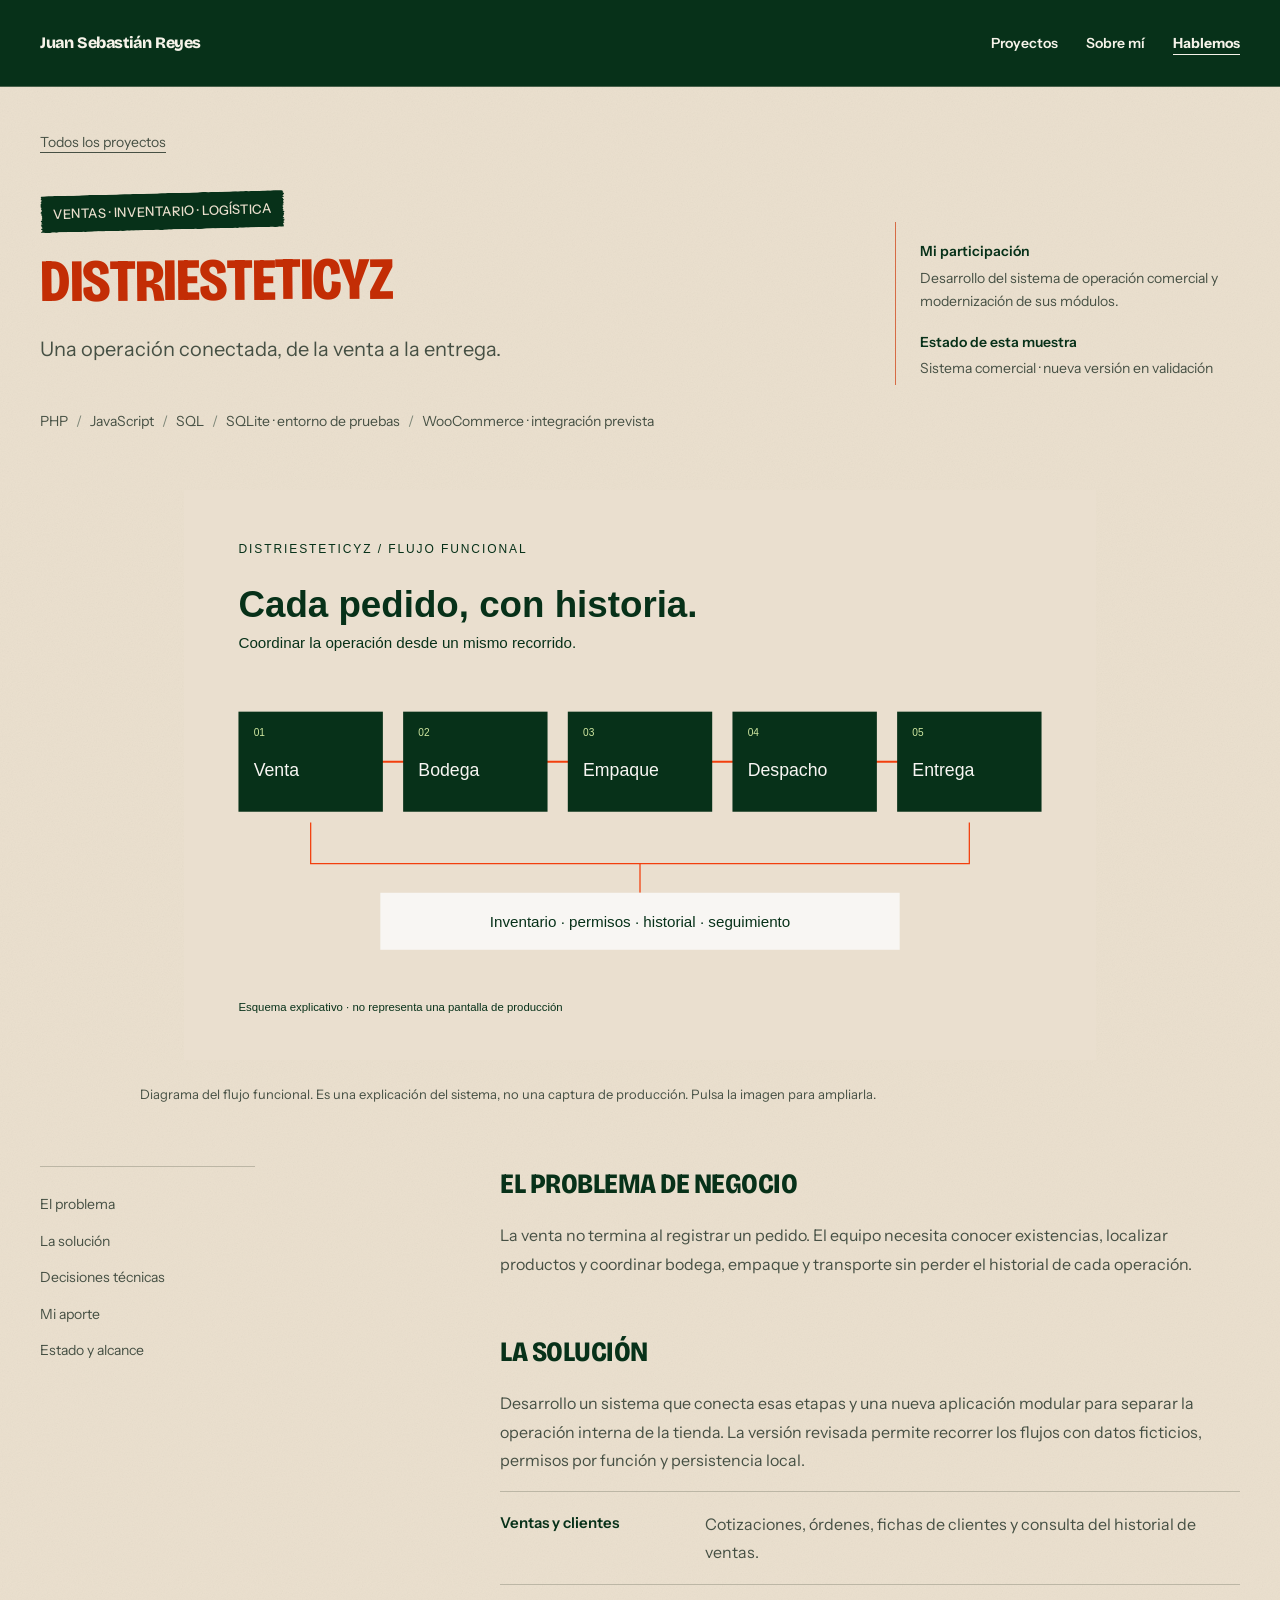
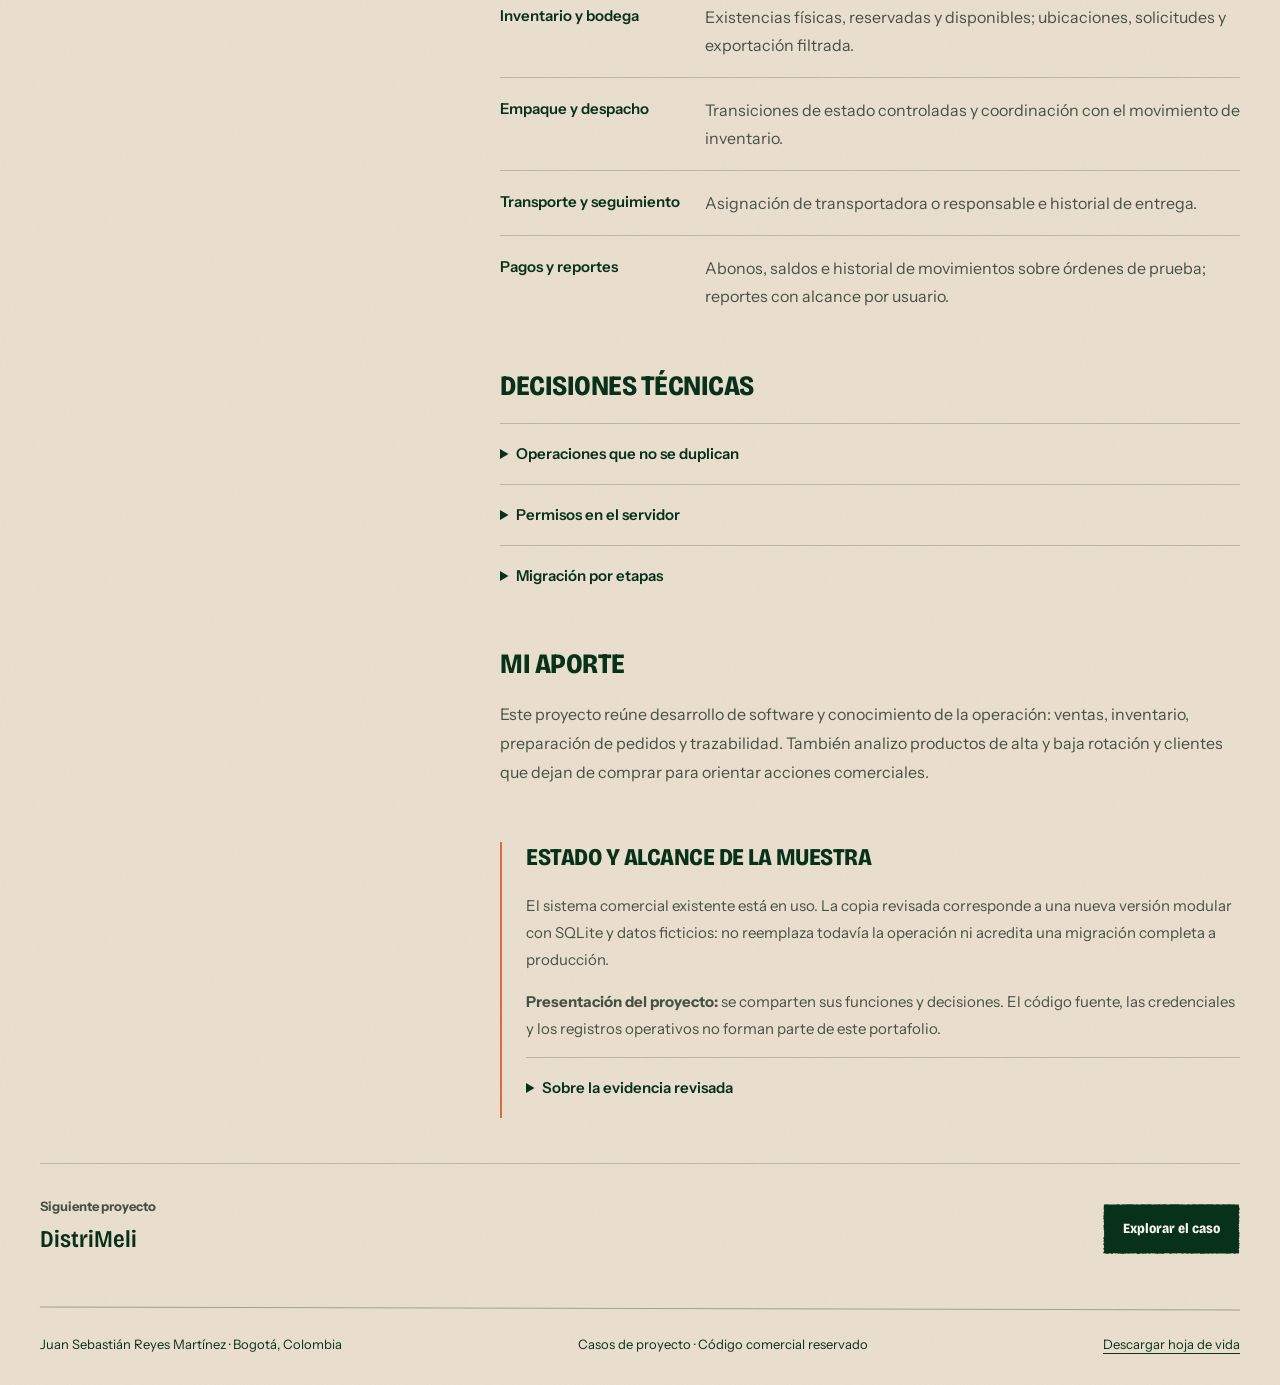
==== commit ecbc26e7: "Quitar paneles y marcos de los proyectos" ====
--- a/distriesteticyz.html
+++ b/distriesteticyz.html
@@ -1 +1 @@
-<!doctype html><html lang="es"><head><meta charset="utf-8"><meta name="viewport" content="width=device-width, initial-scale=1"><title>Distriesteticyz | Juan Sebastián Reyes</title><meta name="description" content="Sistema de gestión comercial que reúne pedidos, inventario, bodega, empaque y seguimiento de entregas."><meta name="theme-color" content="#073119"><link rel="icon" href="favicon.svg" type="image/svg+xml"><link rel="stylesheet" href="style.css?v=organic-5"><script src="gallery.js" defer></script></head><body><a class="skip" href="#main">Saltar al contenido</a><header class="nav"><div class="wrap nav-inner"><a class="brand" href="index.html">Juan Sebastián Reyes<span> / Desarrollo</span></a><nav class="nav-links" aria-label="Navegación principal"><a href="index.html#proyectos">Proyectos</a><a class="nav-about" href="index.html#sobre-mi">Sobre mí</a><a class="nav-contact" href="mailto:jreyesmaun@gmail.com">Hablemos</a></nav></div></header><main id="main" class="wrap"><div class="case-top"><a class="back" href="index.html#proyectos">Todos los proyectos</a><div class="case-title"><div><div class="eyebrow">VENTAS · INVENTARIO · LOGÍSTICA</div><h1>Distriesteticyz</h1><p class="lead">Una operación conectada, de la venta a la entrega.</p></div><div class="case-meta"><div><strong>Mi participación</strong><p>Desarrollo del sistema de operación comercial y modernización de sus módulos.</p></div><div><strong>Estado de esta muestra</strong><p>Sistema comercial · nueva versión en validación</p></div></div></div><div class="tags"><span class="tag">PHP</span><span class="tag">JavaScript</span><span class="tag">SQL</span><span class="tag">SQLite · entorno de pruebas</span><span class="tag">WooCommerce · integración prevista</span></div></div><figure class="case-media"><button class="image-open" type="button" data-enlarge="flujo-dyz.svg" aria-label="Ampliar imagen del proyecto"><img src="flujo-dyz.svg" alt="Diagrama explicativo: venta, bodega, empaque, despacho y entrega, con inventario e historial compartidos." width="1440" height="900"></button><figcaption>Diagrama del flujo funcional. Es una explicación del sistema, no una captura de producción. Pulsa la imagen para ampliarla.</figcaption></figure><div class="case-body"><nav class="case-index" aria-label="Contenido del caso"><a href="#problema">El problema</a><a href="#solucion">La solución</a><a href="#decisiones">Decisiones técnicas</a><a href="#valor">Mi aporte</a><a href="#alcance">Estado y alcance</a></nav><div class="case-content"><section id="problema"><h2>El problema de negocio</h2><p>La venta no termina al registrar un pedido. El equipo necesita conocer existencias, localizar productos y coordinar bodega, empaque y transporte sin perder el historial de cada operación.</p></section><section id="solucion"><h2>La solución</h2><p>Desarrollo un sistema que conecta esas etapas y una nueva aplicación modular para separar la operación interna de la tienda. La versión revisada permite recorrer los flujos con datos ficticios, permisos por función y persistencia local.</p><ul class="feature-list"><li><strong>Ventas y clientes</strong><span>Cotizaciones, órdenes, fichas de clientes y consulta del historial de ventas.</span></li><li><strong>Inventario y bodega</strong><span>Existencias físicas, reservadas y disponibles; ubicaciones, solicitudes y exportación filtrada.</span></li><li><strong>Empaque y despacho</strong><span>Transiciones de estado controladas y coordinación con el movimiento de inventario.</span></li><li><strong>Transporte y seguimiento</strong><span>Asignación de transportadora o responsable e historial de entrega.</span></li><li><strong>Pagos y reportes</strong><span>Abonos, saldos e historial de movimientos sobre órdenes de prueba; reportes con alcance por usuario.</span></li></ul></section><section id="decisiones"><h2>Decisiones técnicas</h2><details><summary>Operaciones que no se duplican</summary><p>Las escrituras usan referencias de operación y comprobaciones de versión para tratar reintentos y cambios simultáneos.</p></details><details><summary>Permisos en el servidor</summary><p>Cada acción comprueba capacidades y acceso al registro; ocultar un botón no sustituye la autorización.</p></details><details><summary>Migración por etapas</summary><p>La aplicación nueva conserva separados los datos ficticios y las integraciones comerciales. La tienda WooCommerce continúa como sistema externo.</p></details></section><section id="valor"><h2>Mi aporte</h2><p>Este proyecto reúne desarrollo de software y conocimiento de la operación: ventas, inventario, preparación de pedidos y trazabilidad. También analizo productos de alta y baja rotación y clientes que dejan de comprar para orientar acciones comerciales.</p></section><section class="scope-box" id="alcance"><h2>Estado y alcance de la muestra</h2><p>El sistema comercial existente está en uso. La copia revisada corresponde a una nueva versión modular con SQLite y datos ficticios: no reemplaza todavía la operación ni acredita una migración completa a producción.</p><p><strong>Presentación del proyecto:</strong> se comparten sus funciones y decisiones. El código fuente, las credenciales y los registros operativos no forman parte de este portafolio.</p><details><summary>Sobre la evidencia revisada</summary><p>Revisión de los módulos de ventas, inventario y transporte, políticas de acceso y documentación de transición. El repositorio incluye pruebas locales; esta ficha no representa una auditoría ni una nueva ejecución de toda la suite.</p></details></section></div></div><div class="next-case"><div><div class="eyebrow">Siguiente proyecto</div><h2>DistriMeli</h2></div><a class="button secondary" href="distrimeli.html">Explorar el caso</a></div></main><dialog class="gallery-dialog" aria-label="Imagen ampliada"><button class="close-dialog" type="button">Cerrar ✕</button><img alt=""></dialog><footer class="wrap footer"><span>Juan Sebastián Reyes Martínez · Bogotá, Colombia</span><span>Casos de proyecto · Código comercial reservado</span><a href="Juan-Sebastian-Reyes-CV.pdf" download>Descargar hoja de vida</a></footer></body></html>+<!doctype html><html lang="es"><head><meta charset="utf-8"><meta name="viewport" content="width=device-width, initial-scale=1"><title>Distriesteticyz | Juan Sebastián Reyes</title><meta name="description" content="Sistema de gestión comercial que reúne pedidos, inventario, bodega, empaque y seguimiento de entregas."><meta name="theme-color" content="#073119"><link rel="icon" href="favicon.svg" type="image/svg+xml"><link rel="stylesheet" href="style.css?v=unboxed-6"><script src="gallery.js" defer></script></head><body><a class="skip" href="#main">Saltar al contenido</a><header class="nav"><div class="wrap nav-inner"><a class="brand" href="index.html">Juan Sebastián Reyes<span> / Desarrollo</span></a><nav class="nav-links" aria-label="Navegación principal"><a href="index.html#proyectos">Proyectos</a><a class="nav-about" href="index.html#sobre-mi">Sobre mí</a><a class="nav-contact" href="mailto:jreyesmaun@gmail.com">Hablemos</a></nav></div></header><main id="main" class="wrap"><div class="case-top"><a class="back" href="index.html#proyectos">Todos los proyectos</a><div class="case-title"><div><div class="eyebrow">VENTAS · INVENTARIO · LOGÍSTICA</div><h1>Distriesteticyz</h1><p class="lead">Una operación conectada, de la venta a la entrega.</p></div><div class="case-meta"><div><strong>Mi participación</strong><p>Desarrollo del sistema de operación comercial y modernización de sus módulos.</p></div><div><strong>Estado de esta muestra</strong><p>Sistema comercial · nueva versión en validación</p></div></div></div><div class="tags"><span class="tag">PHP</span><span class="tag">JavaScript</span><span class="tag">SQL</span><span class="tag">SQLite · entorno de pruebas</span><span class="tag">WooCommerce · integración prevista</span></div></div><figure class="case-media"><button class="image-open" type="button" data-enlarge="flujo-dyz.svg" aria-label="Ampliar imagen del proyecto"><img src="flujo-dyz.svg" alt="Diagrama explicativo: venta, bodega, empaque, despacho y entrega, con inventario e historial compartidos." width="1440" height="900"></button><figcaption>Diagrama del flujo funcional. Es una explicación del sistema, no una captura de producción. Pulsa la imagen para ampliarla.</figcaption></figure><div class="case-body"><nav class="case-index" aria-label="Contenido del caso"><a href="#problema">El problema</a><a href="#solucion">La solución</a><a href="#decisiones">Decisiones técnicas</a><a href="#valor">Mi aporte</a><a href="#alcance">Estado y alcance</a></nav><div class="case-content"><section id="problema"><h2>El problema de negocio</h2><p>La venta no termina al registrar un pedido. El equipo necesita conocer existencias, localizar productos y coordinar bodega, empaque y transporte sin perder el historial de cada operación.</p></section><section id="solucion"><h2>La solución</h2><p>Desarrollo un sistema que conecta esas etapas y una nueva aplicación modular para separar la operación interna de la tienda. La versión revisada permite recorrer los flujos con datos ficticios, permisos por función y persistencia local.</p><ul class="feature-list"><li><strong>Ventas y clientes</strong><span>Cotizaciones, órdenes, fichas de clientes y consulta del historial de ventas.</span></li><li><strong>Inventario y bodega</strong><span>Existencias físicas, reservadas y disponibles; ubicaciones, solicitudes y exportación filtrada.</span></li><li><strong>Empaque y despacho</strong><span>Transiciones de estado controladas y coordinación con el movimiento de inventario.</span></li><li><strong>Transporte y seguimiento</strong><span>Asignación de transportadora o responsable e historial de entrega.</span></li><li><strong>Pagos y reportes</strong><span>Abonos, saldos e historial de movimientos sobre órdenes de prueba; reportes con alcance por usuario.</span></li></ul></section><section id="decisiones"><h2>Decisiones técnicas</h2><details><summary>Operaciones que no se duplican</summary><p>Las escrituras usan referencias de operación y comprobaciones de versión para tratar reintentos y cambios simultáneos.</p></details><details><summary>Permisos en el servidor</summary><p>Cada acción comprueba capacidades y acceso al registro; ocultar un botón no sustituye la autorización.</p></details><details><summary>Migración por etapas</summary><p>La aplicación nueva conserva separados los datos ficticios y las integraciones comerciales. La tienda WooCommerce continúa como sistema externo.</p></details></section><section id="valor"><h2>Mi aporte</h2><p>Este proyecto reúne desarrollo de software y conocimiento de la operación: ventas, inventario, preparación de pedidos y trazabilidad. También analizo productos de alta y baja rotación y clientes que dejan de comprar para orientar acciones comerciales.</p></section><section class="scope-box" id="alcance"><h2>Estado y alcance de la muestra</h2><p>El sistema comercial existente está en uso. La copia revisada corresponde a una nueva versión modular con SQLite y datos ficticios: no reemplaza todavía la operación ni acredita una migración completa a producción.</p><p><strong>Presentación del proyecto:</strong> se comparten sus funciones y decisiones. El código fuente, las credenciales y los registros operativos no forman parte de este portafolio.</p><details><summary>Sobre la evidencia revisada</summary><p>Revisión de los módulos de ventas, inventario y transporte, políticas de acceso y documentación de transición. El repositorio incluye pruebas locales; esta ficha no representa una auditoría ni una nueva ejecución de toda la suite.</p></details></section></div></div><div class="next-case"><div><div class="eyebrow">Siguiente proyecto</div><h2>DistriMeli</h2></div><a class="button secondary" href="distrimeli.html">Explorar el caso</a></div></main><dialog class="gallery-dialog" aria-label="Imagen ampliada"><button class="close-dialog" type="button">Cerrar ✕</button><img alt=""></dialog><footer class="wrap footer"><span>Juan Sebastián Reyes Martínez · Bogotá, Colombia</span><span>Casos de proyecto · Código comercial reservado</span><a href="Juan-Sebastian-Reyes-CV.pdf" download>Descargar hoja de vida</a></footer></body></html>
--- a/style.css
+++ b/style.css
@@ -153,3 +153,28 @@
 @media(prefers-reduced-motion:reduce){.preview img{transition:none}}
 
 .about:before{left:-90px;right:-90px}
+
+/* Proyectos abiertos: imágenes y texto, sin tarjetas ni marcos. */
+.featured:before,.small-project:before,.preview:before,.contact:before,.about-location:before{display:none}
+.featured,.small-project,.small-project:last-child{background:none;clip-path:none;mask-image:none;border:0;padding:30px 0;transform:none;isolation:auto}
+.featured{grid-template-columns:1.1fr 1fr;gap:65px;margin-bottom:25px;align-items:center}
+.featured .project-info{padding:0}.project-grid{display:block;padding:0}
+.small-project,.small-project:last-child{display:grid;grid-template-columns:1.1fr 1fr;gap:65px;align-items:center;margin:35px 0 0;padding:42px 0}
+.small-project:nth-child(2){margin:35px 0 0;transform:none}
+.small-project .project-info,.small-project:nth-child(2) .project-info{transform:none}
+.small-project:first-child{grid-template-columns:1fr 1.1fr}.small-project:first-child>.preview{order:2}.small-project:first-child>.project-info{order:1}
+.preview,.featured>.preview,.small-project .preview,.small-project:nth-child(2) .preview{margin:0;padding:0;border:0;background:none;mask-image:none;clip-path:none;box-shadow:none;filter:none;overflow:visible;transform:rotate(-1.8deg)}
+.featured>.preview{transform:none}.small-project:first-child .preview{transform:rotate(1.7deg)}
+.preview img,.small-project .preview img{width:100%;height:auto;aspect-ratio:auto;object-fit:contain;filter:none;border-radius:0;box-shadow:none}
+.project-info h3,.small-project h3{color:var(--signal);font-size:2.7rem;line-height:1.05;margin:16px 0 20px}
+.project-info p,.small-project p{color:#e5e8db;font-size:1.0625rem;line-height:1.75}
+.project-number,.small-project .project-number{color:#bdcbb7;font-size:.8125rem}
+.project-info .tag{color:#cad6c2}.project-info .tag:not(:last-child):after{color:#9ba893}
+.project-info .scope-short,.small-project .scope-short{color:#c6d2bf;font-size:.875rem!important;line-height:1.7}
+.text-link{padding:8px 0;background:none;color:var(--white);mask-image:none;clip-path:none;min-height:40px;text-decoration:underline;text-underline-offset:7px;font-family:Instrument;font-weight:600}
+.text-link:hover{color:#ff9c7c;background:none}
+.about-location{padding:0;background:none;transform:none;color:var(--muted);font-weight:500}.contact{background:none;mask-image:none;clip-path:none;transform:none;padding:28px 0 35px;margin:0 0 20px;border:0;gap:50px}.contact>*{transform:none}.contact h2{color:var(--ink)}.contact p{color:var(--muted)}.contact .button{background:var(--signal);color:var(--ink);mask-image:none;clip-path:none;border-radius:999px;padding:13px 25px;white-space:nowrap}
+.case-media .image-open{padding:0;border:0;background:none;mask-image:none;clip-path:none;transform:none;box-shadow:none}.case-media img{background:none}.scope-box{border-left:2px solid #d66b45;padding:0 0 0 24px!important}.scope-box:before{display:none}
+@media(max-width:1000px){.featured,.small-project,.small-project:last-child{gap:38px}.project-info h3,.small-project h3{font-size:2.3rem}}
+@media(max-width:850px){.featured,.small-project,.small-project:last-child{grid-template-columns:1fr 1fr;gap:30px}.project-info h3,.small-project h3{font-size:2rem}.project-info p,.small-project p{font-size:1rem}.contact{gap:30px}}
+@media(max-width:620px){.featured,.small-project,.small-project:last-child,.small-project:first-child{grid-template-columns:1fr;gap:25px;padding:20px 2px 32px;margin:0 0 24px}.small-project:first-child>.preview,.small-project:first-child>.project-info{order:initial}.small-project:nth-child(2){margin:0 0 15px}.project-info h3,.small-project h3{font-size:2.1rem;overflow-wrap:normal}.preview,.featured>.preview,.small-project .preview{margin:0;aspect-ratio:auto;padding:0}.small-project .preview img{aspect-ratio:auto}.project-info p,.small-project p{font-size:1rem}.featured .project-info{padding:0}.contact{padding:18px 0 25px;margin:0 0 15px;gap:24px;flex-direction:column;align-items:flex-start}.contact h2{font-size:2.6rem}.scope-box{padding:0 0 0 18px!important}}
